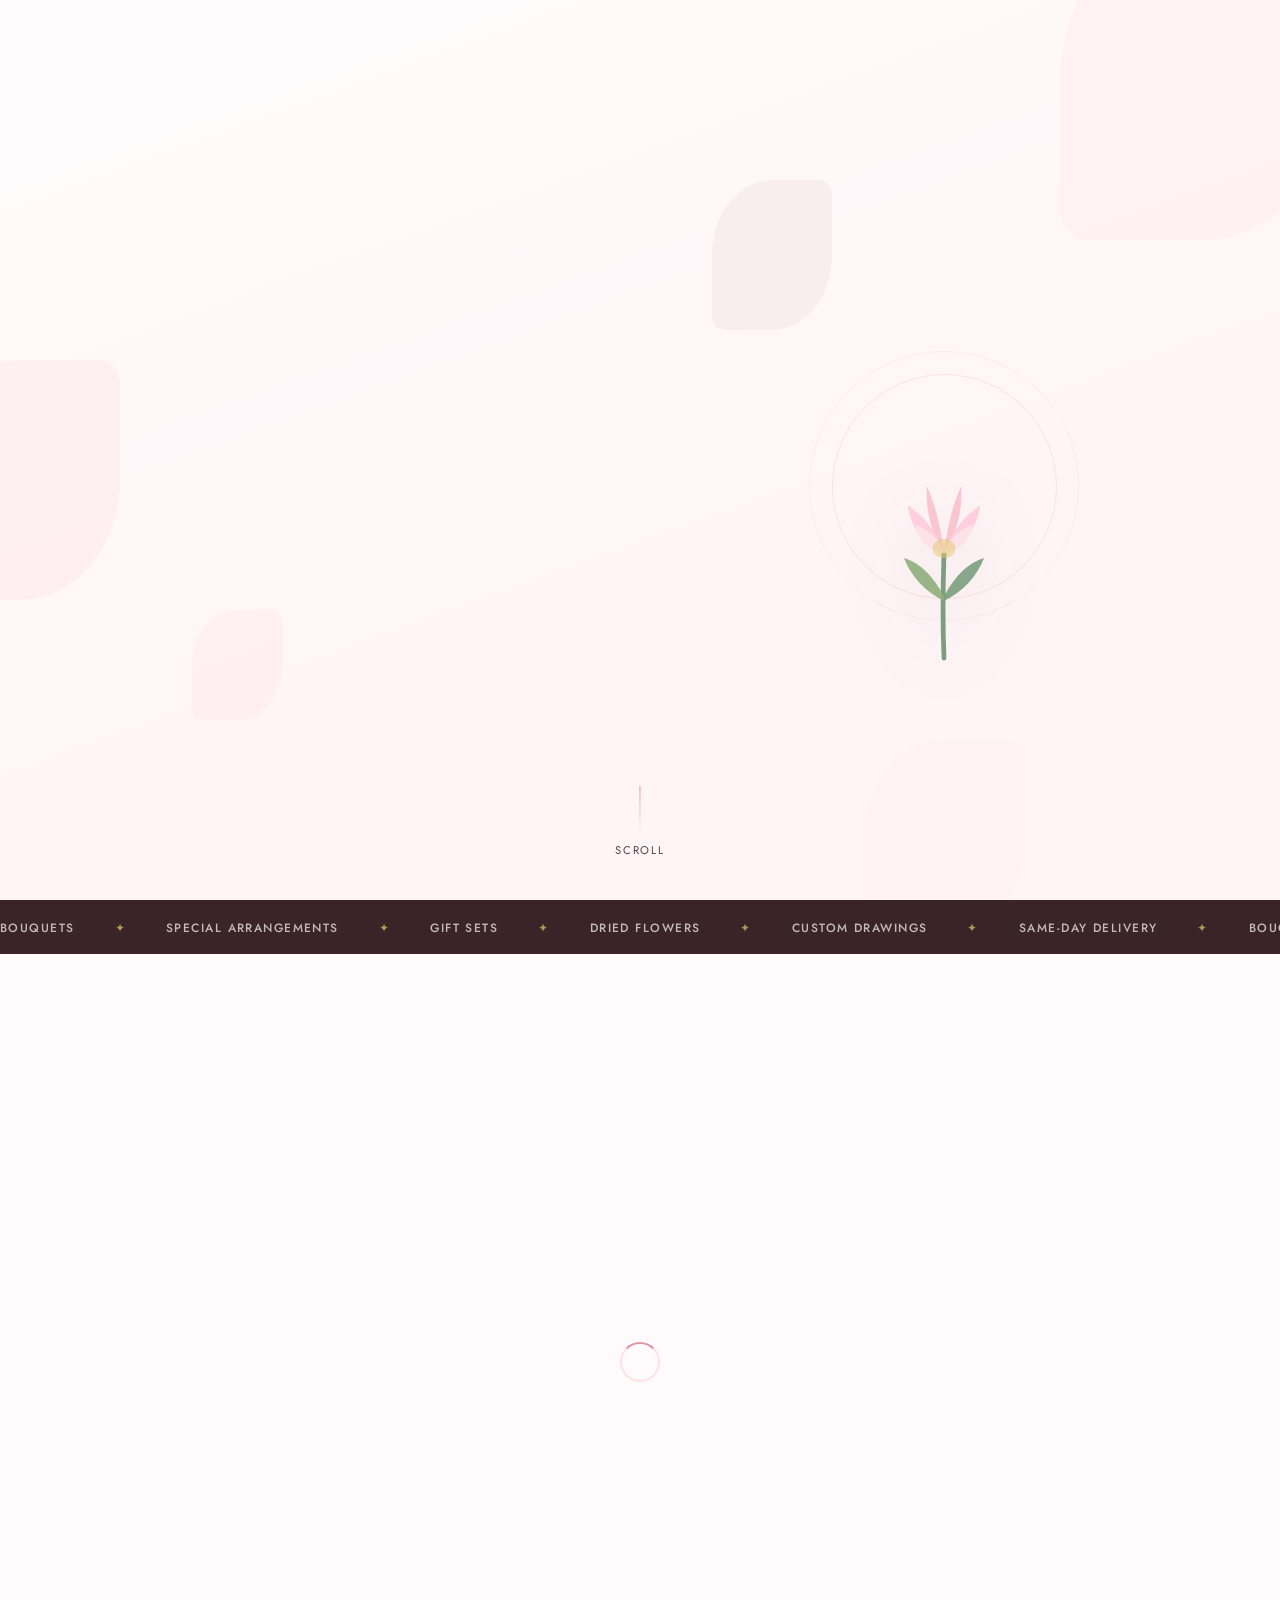
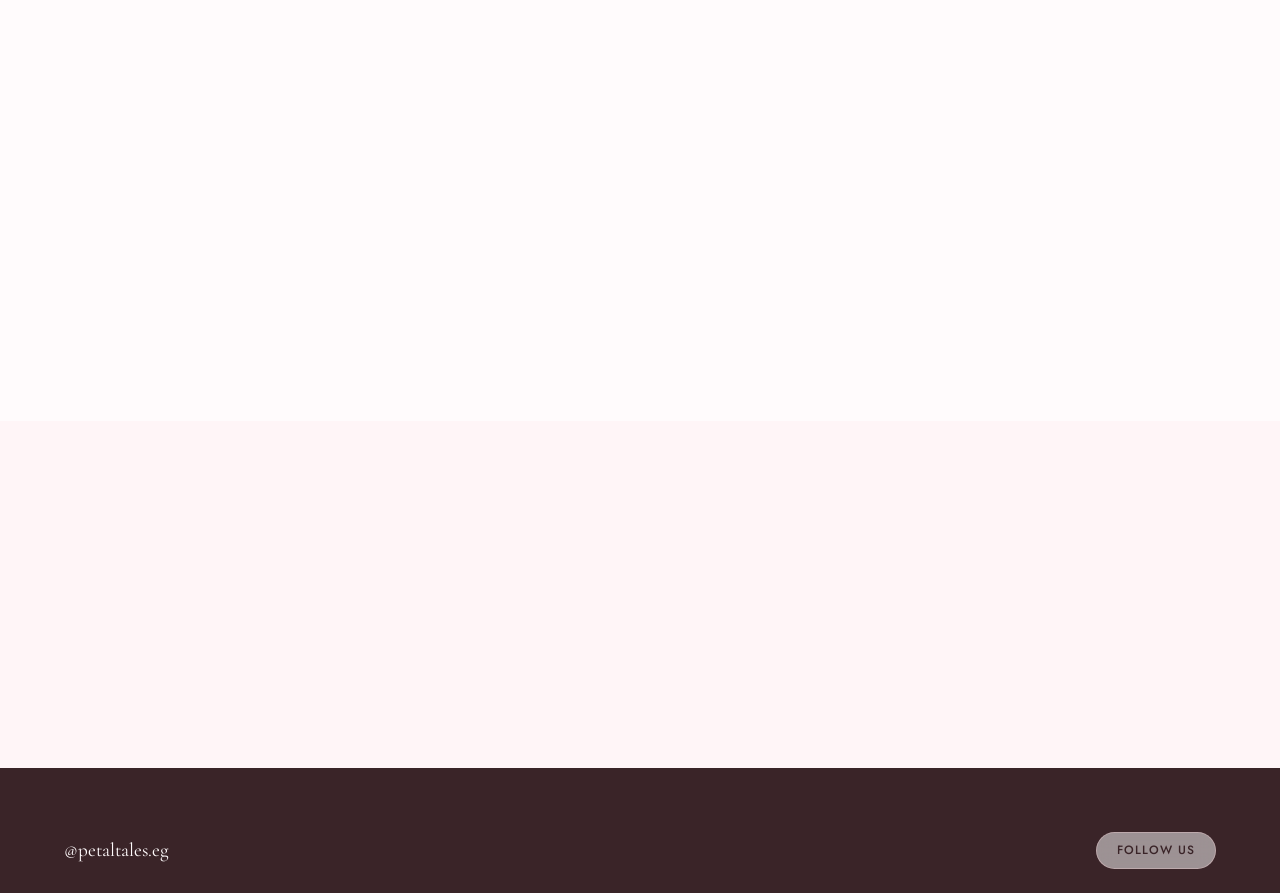
==== landing/index.html @ 1a1a85f7 "Add files via upload" ====
<!DOCTYPE html>
<html lang="en" dir="ltr">
<head>
  <meta charset="UTF-8" />
  <meta name="viewport" content="width=device-width, initial-scale=1.0" />
  <meta name="description" content="Petal Tales — Premium flower store. Drawn with love, just for you." />
  <title>Petal Tales — Drawn With Love</title>
  <link rel="stylesheet" href="../shared/css/design-tokens.css" />
  <link rel="stylesheet" href="../shared/css/global.css" />
  <link rel="stylesheet" href="style.css" />
  <link rel="icon" href="data:image/svg+xml,<svg xmlns='http://www.w3.org/2000/svg' viewBox='0 0 32 32'><text y='26' font-size='28'>🌷</text></svg>" />
</head>
<body>

  <div id="navbar-placeholder"></div>

  <!-- Page Transition Overlay -->
  <div class="page-overlay" id="pageOverlay" aria-hidden="true">
    <div class="page-overlay__tulip">
      <svg viewBox="0 0 120 200" fill="none" xmlns="http://www.w3.org/2000/svg">
        <line x1="60" y1="200" x2="60" y2="100" stroke="#7A9E7E" stroke-width="3" stroke-linecap="round"/>
        <path class="leaf leaf--left"  d="M60 160 Q40 150 35 130 Q50 135 60 155Z" fill="#7A9E7E"/>
        <path class="leaf leaf--right" d="M60 160 Q80 150 85 130 Q70 135 60 155Z" fill="#7A9E7E"/>
        <path class="petal p1" d="M60 100 Q52 80 55 60 Q62 75 60 100Z" fill="#F9C5D1"/>
        <path class="petal p2" d="M60 100 Q68 80 65 60 Q58 75 60 100Z" fill="#F9C5D1"/>
        <path class="petal p3" d="M60 100 Q45 88 42 68 Q56 78 60 100Z" fill="#FFCFDF"/>
        <path class="petal p4" d="M60 100 Q75 88 78 68 Q64 78 60 100Z" fill="#FFCFDF"/>
        <path class="petal p5" d="M60 100 Q48 94 46 75 Q57 82 60 100Z" fill="#FDE2E8"/>
        <path class="petal p6" d="M60 100 Q72 94 74 75 Q63 82 60 100Z" fill="#FDE2E8"/>
      </svg>
    </div>
  </div>

  <main>

    <!-- HERO -->
    <section class="hero" id="hero" aria-label="Hero">
      <div class="hero__ambient" aria-hidden="true">
        <div class="ambient-petal ap1"></div>
        <div class="ambient-petal ap2"></div>
        <div class="ambient-petal ap3"></div>
        <div class="ambient-petal ap4"></div>
        <div class="ambient-petal ap5"></div>
      </div>
      <canvas class="hero__petals-canvas" id="petalsCanvas" aria-hidden="true"></canvas>

      <div class="container hero__container">
        <div class="hero__text">
          <span class="hero__eyebrow" data-reveal>
            <span class="hero__eyebrow-dot"></span>
            New Collection — 2025
          </span>
          <h1 class="hero__title" data-reveal data-reveal-delay="1">
            <span class="hero__title-line">Drawn</span>
            <span class="hero__title-line italic">with love,</span>
            <span class="hero__title-line">just for <em>you</em></span>
          </h1>
          <p class="hero__desc" data-reveal data-reveal-delay="2">
            Each bouquet is a story. Each petal, a brushstroke.<br/>
            Discover flower arrangements crafted to move the heart.
          </p>
          <div class="hero__actions" data-reveal data-reveal-delay="3">
            <button class="btn btn--primary hero__cta" id="heroCta">
              <span>Shop Now</span>
              <svg width="16" height="16" viewBox="0 0 24 24" fill="none" stroke="currentColor" stroke-width="2" stroke-linecap="round" aria-hidden="true"><path d="M5 12h14M12 5l7 7-7 7"/></svg>
            </button>
            <a href="#story" class="btn btn--ghost">Our Story</a>
          </div>
          <div class="hero__trust" data-reveal data-reveal-delay="4">
            <div class="hero__trust-item"><span class="hero__trust-icon">🌷</span><span>Same-day delivery</span></div>
            <div class="hero__trust-item"><span class="hero__trust-icon">✍️</span><span>Custom drawings</span></div>
            <div class="hero__trust-item"><span class="hero__trust-icon">💛</span><span>Handcrafted love</span></div>
          </div>
        </div>

        <div class="hero__flower-wrap" aria-label="Interactive tulip flower" role="img">
          <div class="hero__flower-ring"></div>
          <div class="hero__flower-ring hero__flower-ring--2"></div>
          <svg class="hero__tulip" id="heroTulip" viewBox="0 0 220 380" fill="none" xmlns="http://www.w3.org/2000/svg">
            <path class="tulip__stem" d="M110 370 Q108 320 110 260" stroke="#7A9E7E" stroke-width="5" stroke-linecap="round"/>
            <path class="tulip__leaf tulip__leaf--l" d="M110 310 Q80 295 68 265 Q92 272 110 305Z" fill="#8EAF7B" opacity="0.9"/>
            <path class="tulip__leaf tulip__leaf--r" d="M110 310 Q140 295 152 265 Q128 272 110 305Z" fill="#7A9E7E" opacity="0.9"/>
            <path class="tulip__petal tp-ol" d="M110 260 Q90 230 92 190 Q104 215 110 260Z" fill="#F9C5D1"/>
            <path class="tulip__petal tp-or" d="M110 260 Q130 230 128 190 Q116 215 110 260Z" fill="#F9C5D1"/>
            <path class="tulip__petal tp-l"  d="M110 260 Q78 248 72 210 Q96 225 110 258Z" fill="#FFCFDF"/>
            <path class="tulip__petal tp-r"  d="M110 260 Q142 248 148 210 Q124 225 110 258Z" fill="#FFCFDF"/>
            <path class="tulip__petal tp-fl" d="M110 260 Q84 255 80 230 Q100 238 110 258Z" fill="#FDE2E8"/>
            <path class="tulip__petal tp-fr" d="M110 260 Q136 255 140 230 Q120 238 110 258Z" fill="#FDE2E8"/>
            <ellipse class="tulip__centre" cx="110" cy="255" rx="12" ry="10" fill="#E5C76B" opacity="0.5"/>
          </svg>
          <div class="hero__sparkles" aria-hidden="true">
            <span class="sparkle s1">✦</span>
            <span class="sparkle s2">✧</span>
            <span class="sparkle s3">✦</span>
            <span class="sparkle s4">✧</span>
          </div>
        </div>
      </div>

      <div class="hero__scroll-hint" aria-hidden="true">
        <div class="hero__scroll-line"></div>
        <span>Scroll</span>
      </div>
    </section>

    <!-- MARQUEE -->
    <div class="marquee-strip" aria-hidden="true">
      <div class="marquee-track">
        <span>Bouquets</span><span class="marquee-sep">✦</span>
        <span>Special Arrangements</span><span class="marquee-sep">✦</span>
        <span>Gift Sets</span><span class="marquee-sep">✦</span>
        <span>Dried Flowers</span><span class="marquee-sep">✦</span>
        <span>Custom Drawings</span><span class="marquee-sep">✦</span>
        <span>Same-Day Delivery</span><span class="marquee-sep">✦</span>
        <span>Bouquets</span><span class="marquee-sep">✦</span>
        <span>Special Arrangements</span><span class="marquee-sep">✦</span>
        <span>Gift Sets</span><span class="marquee-sep">✦</span>
        <span>Dried Flowers</span><span class="marquee-sep">✦</span>
        <span>Custom Drawings</span><span class="marquee-sep">✦</span>
        <span>Same-Day Delivery</span><span class="marquee-sep">✦</span>
      </div>
    </div>

    <!-- FEATURED PRODUCTS -->
    <section class="featured section-pad" id="featured" aria-labelledby="featured-title">
      <div class="container">
        <div class="section-header" data-reveal>
          <span class="section-header__eyebrow">Curated for you</span>
          <h2 id="featured-title">Blooming Favourites</h2>
          <p>Handpicked arrangements loved by our community — each one a small masterpiece.</p>
        </div>
        <div class="featured__grid" id="featuredGrid">
          <div class="featured__loading"><div class="loading-spinner"></div></div>
        </div>
        <div class="featured__cta-wrap" data-reveal>
          <a href="../shop/index.html" class="btn btn--outline">View All Flowers</a>
        </div>
      </div>
    </section>

    <!-- CATEGORIES -->
    <section class="categories section-pad" aria-labelledby="categories-title">
      <div class="container">
        <div class="section-header" data-reveal>
          <span class="section-header__eyebrow">Browse by mood</span>
          <h2 id="categories-title">Find Your Story</h2>
        </div>
        <div class="categories__grid" id="categoriesGrid"></div>
      </div>
    </section>

    <!-- STORY -->
    <section class="story section-pad" id="story" aria-labelledby="story-title">
      <div class="container">
        <div class="story__inner">
          <div class="story__visual" data-reveal>
            <div class="story__img-frame">
              <img src="https://images.unsplash.com/photo-1490750967868-88df5691cc04?w=700&q=80" alt="Flowers being arranged" loading="lazy" width="560" height="640"/>
              <div class="story__img-badge"><span>🌷</span><span>Est. 2022</span></div>
            </div>
          </div>
          <div class="story__content">
            <span class="section-header__eyebrow" data-reveal>Our Story</span>
            <h2 data-reveal data-reveal-delay="1">Every Petal<br/>Tells a Tale</h2>
            <p data-reveal data-reveal-delay="2">Petal Tales was born from the belief that flowers are more than decoration — they are emotion made visible. Founded in Cairo, each arrangement is hand-crafted and paired with original artwork.</p>
            <p data-reveal data-reveal-delay="3">Our signature touch? A custom-drawn illustration delivered alongside every special bouquet. A memory you can keep forever.</p>
            <div class="story__stats" data-reveal data-reveal-delay="3">
              <div class="story__stat"><span class="story__stat-num">2,400+</span><span class="story__stat-label">Happy Customers</span></div>
              <div class="story__stat"><span class="story__stat-num">150+</span><span class="story__stat-label">Unique Designs</span></div>
              <div class="story__stat"><span class="story__stat-num">100%</span><span class="story__stat-label">Handcrafted</span></div>
            </div>
            <a href="../contact/index.html" class="btn btn--primary" data-reveal data-reveal-delay="4">Get in Touch</a>
          </div>
        </div>
      </div>
    </section>

    <!-- SPECIAL CTA -->
    <section class="special-cta section-pad" aria-label="Special Bouquets">
      <div class="container">
        <div class="special-cta__card" data-reveal>
          <div class="special-cta__glow"></div>
          <div class="special-cta__content">
            <span class="section-header__eyebrow">Something truly unique</span>
            <h2>Custom Drawn Bouquets</h2>
            <p>Tell us your story — we'll turn it into a floral masterpiece with a hand-illustrated artwork card, crafted just for you.</p>
            <a href="../shop/index.html?cat=special" class="btn btn--gold">Explore Special Bouquets</a>
          </div>
          <div class="special-cta__visual" aria-hidden="true">
            <div class="special-cta__petal-pile">
              <span>🌷</span><span>🌸</span><span>🌺</span><span>✍️</span><span>💛</span>
            </div>
          </div>
        </div>
      </div>
    </section>

    <!-- TESTIMONIALS -->
    <section class="testimonials section-pad" aria-labelledby="testimonials-title">
      <div class="container">
        <div class="section-header" data-reveal>
          <span class="section-header__eyebrow">Loved by all</span>
          <h2 id="testimonials-title">Words from the Heart</h2>
        </div>
        <div class="testimonials__track" id="testimonialsTrack"></div>
      </div>
    </section>

    <!-- INSTAGRAM STRIP -->
    <section class="instagram-strip" aria-label="Instagram gallery">
      <div class="instagram-strip__header">
        <span>@petaltales.eg</span>
        <a href="#" class="btn btn--ghost" style="font-size:0.75rem;padding:8px 20px">Follow Us</a>
      </div>
      <div class="instagram-strip__grid" id="igGrid"></div>
    </section>

  </main>

  <div id="footer-placeholder"></div>

  <script src="../shared/js/main.js"></script>
  <script src="../shared/js/components.js"></script>
  <script src="script.js"></script>
</body>
</html>
---- shared/css/design-tokens.css ----
/* ============================================================
   PETAL TALES — Design Tokens
   "Drawn with love... just for you"
   ============================================================ */

@import url('https://fonts.googleapis.com/css2?family=Cormorant+Garamond:ital,wght@0,300;0,400;0,500;0,600;1,300;1,400;1,500&family=Jost:wght@300;400;500&family=Noto+Serif+Arabic:wght@300;400;500;600&display=swap');

/* ── Color Palette ─────────────────────────────────────── */
:root {
  --cream:        #FFFBFC;
  --petal-light:  #FFF5F7;
  --petal-blush:  #FFCFDF;
  --petal-muted:  #DDBFC4;
  --petal-pink:   #F9C5D1;
  --petal-soft:   #FDE2E8;
  --bark:         #524144;
  --gold:         #E5C76B;
  --ivory:        #FFFFFD;
  --white:        #FFFFFF;
  --petal-rose:   #DB96A1;
  --deep-bark:    #3A2428;
  --ink:          #030000;

  /* Semantic aliases */
  --bg:           var(--cream);
  --surface:      var(--petal-light);
  --border:       var(--petal-muted);
  --text-primary: var(--deep-bark);
  --text-muted:   var(--bark);
  --accent:       var(--petal-rose);
  --accent-dark:  var(--deep-bark);
  --highlight:    var(--gold);

  /* ── Typography ─────────────────────────────────────── */
  --font-display: 'Cormorant Garamond', 'Georgia', serif;
  --font-body:    'Jost', 'Helvetica Neue', sans-serif;
  --font-arabic:  'Noto Serif Arabic', serif;

  /* ── Spacing ────────────────────────────────────────── */
  --sp-xs:  4px;
  --sp-sm:  8px;
  --sp-md:  16px;
  --sp-lg:  24px;
  --sp-xl:  40px;
  --sp-2xl: 64px;
  --sp-3xl: 96px;

  /* ── Radii ──────────────────────────────────────────── */
  --r-sm:   8px;
  --r-md:   16px;
  --r-lg:   28px;
  --r-xl:   48px;
  --r-pill: 999px;

  /* ── Shadows ────────────────────────────────────────── */
  --shadow-soft:  0 4px 24px rgba(82,65,68,0.08);
  --shadow-float: 0 8px 40px rgba(82,65,68,0.14);
  --shadow-deep:  0 20px 60px rgba(58,36,40,0.18);

  /* ── Transitions ────────────────────────────────────── */
  --ease-petal:   cubic-bezier(0.34, 1.56, 0.64, 1);
  --ease-silk:    cubic-bezier(0.25, 0.46, 0.45, 0.94);
  --t-fast:       200ms;
  --t-mid:        400ms;
  --t-slow:       700ms;

  /* ── Z-Layers ───────────────────────────────────────── */
  --z-base:    1;
  --z-raised:  10;
  --z-modal:   100;
  --z-overlay: 1000;
  --z-top:     9999;

  /* ── Navbar Height ──────────────────────────────────── */
  --nav-h: 72px;
}

/* ── RTL (Arabic) overrides ─────────────────────────────── */
[dir="rtl"] {
  --font-body: var(--font-arabic);
}
---- shared/css/global.css ----
/* ============================================================
   PETAL TALES — Global Styles
   ============================================================ */

/* ── Reset ─────────────────────────────────────────────── */
*, *::before, *::after { box-sizing: border-box; margin: 0; padding: 0; }

html {
  scroll-behavior: smooth;
  font-size: 16px;
  -webkit-text-size-adjust: 100%;
}

body {
  font-family: var(--font-body);
  background: var(--bg);
  color: var(--text-primary);
  line-height: 1.6;
  overflow-x: hidden;
  -webkit-font-smoothing: antialiased;
}

/* ── RTL support ────────────────────────────────────────── */
[dir="rtl"] body {
  font-family: var(--font-arabic);
}
[dir="rtl"] { text-align: right; }

/* ── Typography ─────────────────────────────────────────── */
h1, h2, h3, h4, h5, h6 {
  font-family: var(--font-display);
  font-weight: 400;
  line-height: 1.15;
  color: var(--text-primary);
}
[dir="rtl"] h1,[dir="rtl"] h2,[dir="rtl"] h3,
[dir="rtl"] h4,[dir="rtl"] h5,[dir="rtl"] h6 {
  font-family: var(--font-arabic);
  font-weight: 500;
}

h1 { font-size: clamp(2.4rem, 6vw, 5rem); }
h2 { font-size: clamp(1.8rem, 4vw, 3.2rem); }
h3 { font-size: clamp(1.3rem, 2.5vw, 2rem); }

p { max-width: 65ch; }

a { color: inherit; text-decoration: none; }
img { display: block; max-width: 100%; height: auto; }
button, input, textarea, select { font-family: inherit; font-size: inherit; }
button { cursor: pointer; border: none; background: none; }
ul { list-style: none; }

/* ── Utility Classes ────────────────────────────────────── */
.visually-hidden {
  position: absolute; width: 1px; height: 1px;
  padding: 0; margin: -1px; overflow: hidden;
  clip: rect(0,0,0,0); white-space: nowrap; border: 0;
}
.container {
  width: 100%;
  max-width: 1200px;
  margin-inline: auto;
  padding-inline: var(--sp-lg);
}
.container--wide { max-width: 1440px; }
.container--narrow { max-width: 760px; }

/* ── Buttons ────────────────────────────────────────────── */
.btn {
  display: inline-flex;
  align-items: center;
  gap: var(--sp-sm);
  padding: 14px 32px;
  border-radius: var(--r-pill);
  font-family: var(--font-body);
  font-size: 0.875rem;
  font-weight: 500;
  letter-spacing: 0.08em;
  text-transform: uppercase;
  transition:
    background var(--t-fast) var(--ease-silk),
    color var(--t-fast) var(--ease-silk),
    transform var(--t-fast) var(--ease-petal),
    box-shadow var(--t-fast) var(--ease-silk);
  position: relative;
  overflow: hidden;
}
.btn::after {
  content: '';
  position: absolute;
  inset: 0;
  background: rgba(255,255,255,0.12);
  opacity: 0;
  transition: opacity var(--t-fast);
}
.btn:hover::after { opacity: 1; }
.btn:hover { transform: translateY(-2px); }
.btn:active { transform: translateY(0); }

.btn--primary {
  background: var(--deep-bark);
  color: var(--petal-light);
  box-shadow: var(--shadow-soft);
}
.btn--primary:hover { box-shadow: var(--shadow-float); }

.btn--outline {
  background: transparent;
  color: var(--deep-bark);
  border: 1.5px solid var(--deep-bark);
}
.btn--outline:hover {
  background: var(--deep-bark);
  color: var(--petal-light);
}

.btn--ghost {
  background: rgba(255,255,255,0.5);
  backdrop-filter: blur(8px);
  color: var(--deep-bark);
  border: 1px solid rgba(221,191,196,0.5);
}
.btn--ghost:hover {
  background: rgba(255,255,255,0.8);
}

.btn--gold {
  background: var(--gold);
  color: var(--deep-bark);
}

/* ── Navbar ─────────────────────────────────────────────── */
.navbar {
  position: fixed;
  top: 0; left: 0; right: 0;
  height: var(--nav-h);
  z-index: var(--z-overlay);
  display: flex;
  align-items: center;
  transition: background var(--t-mid) var(--ease-silk),
              backdrop-filter var(--t-mid),
              box-shadow var(--t-mid);
}
.navbar.scrolled {
  background: rgba(255,251,252,0.88);
  backdrop-filter: blur(16px);
  box-shadow: 0 1px 0 var(--border);
}
.navbar__inner {
  display: flex;
  align-items: center;
  justify-content: space-between;
  width: 100%;
}
.navbar__logo {
  font-family: var(--font-display);
  font-size: 1.6rem;
  font-weight: 500;
  color: var(--deep-bark);
  letter-spacing: 0.02em;
  display: flex;
  align-items: center;
  gap: var(--sp-sm);
}
.navbar__logo svg { width: 28px; height: 28px; }

.navbar__nav {
  display: flex;
  align-items: center;
  gap: var(--sp-xl);
}
.navbar__nav a {
  font-size: 0.8rem;
  font-weight: 500;
  letter-spacing: 0.1em;
  text-transform: uppercase;
  color: var(--text-muted);
  position: relative;
  transition: color var(--t-fast);
}
.navbar__nav a::after {
  content: '';
  position: absolute;
  bottom: -4px; left: 0;
  width: 0; height: 1px;
  background: var(--accent);
  transition: width var(--t-mid) var(--ease-silk);
}
.navbar__nav a:hover { color: var(--text-primary); }
.navbar__nav a:hover::after { width: 100%; }

.navbar__actions {
  display: flex;
  align-items: center;
  gap: var(--sp-md);
}
.navbar__icon-btn {
  width: 40px; height: 40px;
  display: flex; align-items: center; justify-content: center;
  border-radius: var(--r-pill);
  color: var(--text-muted);
  transition: background var(--t-fast), color var(--t-fast);
  position: relative;
}
.navbar__icon-btn:hover { background: var(--petal-soft); color: var(--deep-bark); }
.navbar__cart-count {
  position: absolute;
  top: 4px; right: 4px;
  width: 16px; height: 16px;
  background: var(--deep-bark);
  color: var(--ivory);
  border-radius: var(--r-pill);
  font-size: 0.625rem;
  font-weight: 700;
  display: flex; align-items: center; justify-content: center;
  opacity: 0; transform: scale(0);
  transition: opacity var(--t-fast), transform var(--t-fast) var(--ease-petal);
}
.navbar__cart-count.visible { opacity: 1; transform: scale(1); }

/* Language switcher */
.lang-switcher {
  display: flex;
  align-items: center;
  gap: 2px;
  background: var(--petal-soft);
  border-radius: var(--r-pill);
  padding: 3px;
}
.lang-switcher button {
  padding: 4px 12px;
  border-radius: var(--r-pill);
  font-size: 0.75rem;
  font-weight: 500;
  color: var(--text-muted);
  transition: background var(--t-fast), color var(--t-fast);
}
.lang-switcher button.active {
  background: var(--white);
  color: var(--deep-bark);
  box-shadow: 0 1px 4px rgba(82,65,68,0.12);
}

/* Hamburger */
.navbar__burger {
  display: none;
  flex-direction: column;
  gap: 5px;
  width: 28px;
  padding: 4px 0;
}
.navbar__burger span {
  display: block;
  height: 1.5px;
  background: var(--deep-bark);
  border-radius: 2px;
  transition: transform var(--t-mid) var(--ease-petal), opacity var(--t-fast);
}
.navbar__burger.open span:nth-child(1) { transform: translateY(6.5px) rotate(45deg); }
.navbar__burger.open span:nth-child(2) { opacity: 0; }
.navbar__burger.open span:nth-child(3) { transform: translateY(-6.5px) rotate(-45deg); }

/* Mobile menu */
.mobile-menu {
  position: fixed;
  inset: 0;
  background: var(--cream);
  z-index: calc(var(--z-overlay) - 1);
  display: flex;
  flex-direction: column;
  align-items: center;
  justify-content: center;
  gap: var(--sp-xl);
  opacity: 0;
  pointer-events: none;
  transform: translateY(-20px);
  transition: opacity var(--t-mid) var(--ease-silk),
              transform var(--t-mid) var(--ease-silk);
}
.mobile-menu.open { opacity: 1; pointer-events: all; transform: translateY(0); }
.mobile-menu a {
  font-family: var(--font-display);
  font-size: 2.4rem;
  color: var(--deep-bark);
  transition: color var(--t-fast);
}
.mobile-menu a:hover { color: var(--petal-rose); }

/* ── Footer ─────────────────────────────────────────────── */
.footer {
  background: var(--deep-bark);
  color: rgba(255,251,252,0.7);
  padding: var(--sp-3xl) 0 var(--sp-xl);
}
.footer__grid {
  display: grid;
  grid-template-columns: 2fr 1fr 1fr 1fr;
  gap: var(--sp-2xl);
  margin-bottom: var(--sp-2xl);
}
.footer__brand-name {
  font-family: var(--font-display);
  font-size: 1.8rem;
  color: var(--cream);
  margin-bottom: var(--sp-md);
}
.footer__tagline {
  font-style: italic;
  font-size: 0.9rem;
  color: var(--petal-rose);
  margin-bottom: var(--sp-md);
}
.footer__desc { font-size: 0.85rem; line-height: 1.8; }

.footer__col-title {
  font-family: var(--font-display);
  font-size: 1rem;
  font-weight: 500;
  color: var(--cream);
  margin-bottom: var(--sp-lg);
  letter-spacing: 0.05em;
}
.footer__links { display: flex; flex-direction: column; gap: var(--sp-sm); }
.footer__links a {
  font-size: 0.85rem;
  transition: color var(--t-fast);
}
.footer__links a:hover { color: var(--petal-blush); }

.footer__socials {
  display: flex;
  gap: var(--sp-md);
  margin-top: var(--sp-lg);
}
.footer__socials a {
  width: 40px; height: 40px;
  display: flex; align-items: center; justify-content: center;
  border: 1px solid rgba(255,251,252,0.15);
  border-radius: var(--r-pill);
  color: rgba(255,251,252,0.6);
  transition: border-color var(--t-fast), color var(--t-fast), background var(--t-fast);
}
.footer__socials a:hover {
  border-color: var(--petal-blush);
  color: var(--petal-blush);
  background: rgba(249,197,209,0.1);
}

.footer__bottom {
  padding-top: var(--sp-lg);
  border-top: 1px solid rgba(255,251,252,0.08);
  display: flex;
  justify-content: space-between;
  align-items: center;
  font-size: 0.8rem;
  flex-wrap: wrap;
  gap: var(--sp-md);
}
.footer__legal { display: flex; gap: var(--sp-lg); }
.footer__legal a { transition: color var(--t-fast); }
.footer__legal a:hover { color: var(--petal-blush); }

/* ── Petal Divider ──────────────────────────────────────── */
.petal-divider {
  display: flex;
  align-items: center;
  gap: var(--sp-md);
  margin: var(--sp-lg) 0;
}
.petal-divider::before,
.petal-divider::after {
  content: '';
  flex: 1;
  height: 1px;
  background: linear-gradient(to right, transparent, var(--petal-muted), transparent);
}
.petal-divider__icon {
  color: var(--petal-rose);
  font-size: 1rem;
}

/* ── Cards ──────────────────────────────────────────────── */
.product-card {
  background: var(--ivory);
  border-radius: var(--r-lg);
  overflow: hidden;
  position: relative;
  transition: transform var(--t-mid) var(--ease-petal),
              box-shadow var(--t-mid) var(--ease-silk);
  cursor: pointer;
}
.product-card:hover {
  transform: translateY(-6px);
  box-shadow: var(--shadow-float);
}
.product-card__image-wrap {
  aspect-ratio: 4/5;
  overflow: hidden;
  background: var(--petal-soft);
  position: relative;
}
.product-card__image-wrap img {
  width: 100%; height: 100%;
  object-fit: cover;
  transition: transform var(--t-slow) var(--ease-silk);
}
.product-card:hover .product-card__image-wrap img {
  transform: scale(1.05);
}
.product-card__badge {
  position: absolute;
  top: var(--sp-md); left: var(--sp-md);
  padding: 4px 12px;
  border-radius: var(--r-pill);
  font-size: 0.7rem;
  font-weight: 500;
  letter-spacing: 0.08em;
  text-transform: uppercase;
}
.product-card__badge--new {
  background: var(--deep-bark);
  color: var(--cream);
}
.product-card__badge--special {
  background: var(--gold);
  color: var(--deep-bark);
}

.product-card__body {
  padding: var(--sp-md) var(--sp-lg) var(--sp-lg);
}
.product-card__name {
  font-family: var(--font-display);
  font-size: 1.15rem;
  font-weight: 400;
  color: var(--deep-bark);
  margin-bottom: var(--sp-xs);
}
.product-card__desc {
  font-size: 0.8rem;
  color: var(--text-muted);
  margin-bottom: var(--sp-md);
  max-width: none;
}
.product-card__footer {
  display: flex;
  align-items: center;
  justify-content: space-between;
}
.product-card__price {
  font-family: var(--font-display);
  font-size: 1.2rem;
  color: var(--deep-bark);
  font-weight: 500;
}
.product-card__add {
  width: 36px; height: 36px;
  display: flex; align-items: center; justify-content: center;
  background: var(--petal-soft);
  border-radius: var(--r-pill);
  color: var(--deep-bark);
  transition: background var(--t-fast) var(--ease-petal),
              transform var(--t-fast) var(--ease-petal);
}
.product-card__add:hover {
  background: var(--deep-bark);
  color: var(--cream);
  transform: scale(1.1);
}

/* ── Section Headers ────────────────────────────────────── */
.section-header {
  text-align: center;
  margin-bottom: var(--sp-2xl);
}
.section-header__eyebrow {
  display: inline-block;
  font-size: 0.75rem;
  font-weight: 500;
  letter-spacing: 0.2em;
  text-transform: uppercase;
  color: var(--petal-rose);
  margin-bottom: var(--sp-sm);
}
.section-header h2 { margin-bottom: var(--sp-md); }
.section-header p {
  font-size: 1rem;
  color: var(--text-muted);
  margin-inline: auto;
}

/* ── Toast Notification ─────────────────────────────────── */
.toast-container {
  position: fixed;
  bottom: var(--sp-xl);
  right: var(--sp-xl);
  z-index: var(--z-top);
  display: flex;
  flex-direction: column;
  gap: var(--sp-sm);
}
[dir="rtl"] .toast-container { right: auto; left: var(--sp-xl); }
.toast {
  background: var(--deep-bark);
  color: var(--cream);
  padding: var(--sp-md) var(--sp-lg);
  border-radius: var(--r-md);
  font-size: 0.875rem;
  box-shadow: var(--shadow-deep);
  display: flex;
  align-items: center;
  gap: var(--sp-sm);
  transform: translateX(120%);
  transition: transform var(--t-mid) var(--ease-petal);
  max-width: 320px;
}
[dir="rtl"] .toast { transform: translateX(-120%); }
.toast.show { transform: translateX(0); }

/* ── Breadcrumb ─────────────────────────────────────────── */
.breadcrumb {
  display: flex;
  align-items: center;
  gap: var(--sp-sm);
  font-size: 0.8rem;
  color: var(--text-muted);
  margin-bottom: var(--sp-xl);
}
.breadcrumb a { transition: color var(--t-fast); }
.breadcrumb a:hover { color: var(--deep-bark); }
.breadcrumb__sep { color: var(--border); }

/* ── Loading Spinner ────────────────────────────────────── */
.loading-spinner {
  width: 40px; height: 40px;
  border: 2px solid var(--petal-soft);
  border-top-color: var(--petal-rose);
  border-radius: 50%;
  animation: spin 0.8s linear infinite;
}
@keyframes spin { to { transform: rotate(360deg); } }

/* ── Page Enter Animation ───────────────────────────────── */
.page-enter {
  animation: pageEnter 0.6s var(--ease-silk) both;
}
@keyframes pageEnter {
  from { opacity: 0; transform: translateY(12px); }
  to   { opacity: 1; transform: translateY(0); }
}

/* ── Scroll Reveal ──────────────────────────────────────── */
[data-reveal] {
  opacity: 0;
  transform: translateY(24px);
  transition: opacity 0.7s var(--ease-silk), transform 0.7s var(--ease-silk);
}
[data-reveal].revealed {
  opacity: 1;
  transform: translateY(0);
}
[data-reveal-delay="1"] { transition-delay: 0.1s; }
[data-reveal-delay="2"] { transition-delay: 0.2s; }
[data-reveal-delay="3"] { transition-delay: 0.3s; }
[data-reveal-delay="4"] { transition-delay: 0.4s; }

/* ── Input / Form ───────────────────────────────────────── */
.form-group { display: flex; flex-direction: column; gap: 6px; }
.form-label {
  font-size: 0.8rem;
  font-weight: 500;
  letter-spacing: 0.06em;
  text-transform: uppercase;
  color: var(--text-muted);
}
.form-input, .form-select, .form-textarea {
  padding: 13px 16px;
  border: 1.5px solid var(--border);
  border-radius: var(--r-md);
  background: var(--ivory);
  color: var(--text-primary);
  transition: border-color var(--t-fast), box-shadow var(--t-fast);
  outline: none;
}
.form-input:focus, .form-select:focus, .form-textarea:focus {
  border-color: var(--petal-rose);
  box-shadow: 0 0 0 3px rgba(219,150,161,0.15);
}
.form-textarea { resize: vertical; min-height: 100px; }

/* ── Responsive Breakpoints ─────────────────────────────── */
@media (max-width: 1024px) {
  .footer__grid { grid-template-columns: 1fr 1fr; gap: var(--sp-xl); }
}
@media (max-width: 768px) {
  .navbar__nav { display: none; }
  .navbar__burger { display: flex; }
  .footer__grid { grid-template-columns: 1fr; }
  .footer__bottom { flex-direction: column; text-align: center; }
  .toast-container { bottom: var(--sp-md); right: var(--sp-md); left: var(--sp-md); }
  [dir="rtl"] .toast-container { right: var(--sp-md); left: var(--sp-md); }
}
---- landing/style.css ----
/* ============================================================
   PETAL TALES — Landing Page Styles
   ============================================================ */

.section-pad { padding: var(--sp-3xl) 0; }

/* ── Page Transition Overlay ─────────────────────────────── */
.page-overlay {
  position: fixed; inset: 0;
  background: var(--cream);
  z-index: var(--z-top);
  display: flex; align-items: center; justify-content: center;
  pointer-events: none; opacity: 0;
  transition: opacity 0.5s var(--ease-silk);
}
.page-overlay.active { opacity: 1; pointer-events: all; }
.page-overlay__tulip { width: 120px; animation: overlayTulip 1.2s var(--ease-petal) forwards; }
@keyframes overlayTulip {
  0%   { transform: scale(0.5) translateY(40px); opacity: 0; }
  60%  { transform: scale(1.1) translateY(-8px); opacity: 1; }
  100% { transform: scale(1)   translateY(0);    opacity: 1; }
}
.page-overlay .petal { transform-origin: bottom center; animation: petalBloom 0.6s var(--ease-petal) 0.4s both; }
@keyframes petalBloom { from { transform: scaleY(0); } to { transform: scaleY(1); } }
.page-overlay .p1 { animation-delay:.35s } .page-overlay .p2 { animation-delay:.40s }
.page-overlay .p3 { animation-delay:.45s } .page-overlay .p4 { animation-delay:.50s }
.page-overlay .p5 { animation-delay:.55s } .page-overlay .p6 { animation-delay:.60s }

/* ── HERO ──────────────────────────────────────────────────── */
.hero {
  min-height: 100svh;
  display: flex; align-items: center;
  position: relative; overflow: hidden;
  background: linear-gradient(160deg, var(--cream) 0%, var(--petal-light) 60%, #fff5f7 100%);
  padding-top: var(--nav-h);
}

.hero__ambient { position: absolute; inset: 0; pointer-events: none; overflow: hidden; }
.ambient-petal {
  position: absolute;
  border-radius: 50% 10% 50% 10%;
  opacity: 0.18;
  animation: ambientFloat linear infinite;
}
.ap1 { width:280px;height:320px;background:var(--petal-blush);top:-80px;right:-60px;animation-duration:18s }
.ap2 { width:200px;height:240px;background:var(--petal-pink);top:40%;left:-80px;animation-duration:22s;animation-delay:-6s }
.ap3 { width:160px;height:200px;background:var(--petal-soft);bottom:-40px;right:20%;animation-duration:16s;animation-delay:-3s }
.ap4 { width:120px;height:150px;background:var(--petal-muted);top:20%;right:35%;animation-duration:25s;animation-delay:-9s }
.ap5 { width:90px;height:110px;background:var(--petal-blush);bottom:20%;left:15%;animation-duration:20s;animation-delay:-12s }
@keyframes ambientFloat {
  0%   { transform: translateY(0)     rotate(0deg)  scale(1); }
  33%  { transform: translateY(-30px) rotate(8deg)  scale(1.04); }
  66%  { transform: translateY(20px)  rotate(-5deg) scale(0.97); }
  100% { transform: translateY(0)     rotate(0deg)  scale(1); }
}

.hero__petals-canvas { position:absolute;inset:0;width:100%;height:100%;pointer-events:none; }

.hero__container {
  display: grid;
  grid-template-columns: 1fr 1fr;
  gap: var(--sp-2xl);
  align-items: center;
  padding-top: var(--sp-2xl);
  padding-bottom: var(--sp-2xl);
  position: relative; z-index: var(--z-base);
}

.hero__eyebrow {
  display: inline-flex; align-items: center; gap: var(--sp-sm);
  font-size: 0.75rem; font-weight: 500;
  letter-spacing: 0.18em; text-transform: uppercase;
  color: var(--petal-rose); margin-bottom: var(--sp-lg);
}
.hero__eyebrow-dot {
  width:6px;height:6px;background:var(--petal-rose);border-radius:50%;
  animation: pulse 2s ease-in-out infinite;
}
@keyframes pulse { 0%,100%{transform:scale(1);opacity:1} 50%{transform:scale(1.6);opacity:0.5} }

.hero__title {
  font-family: var(--font-display);
  font-size: clamp(3rem, 6.5vw, 6rem);
  font-weight: 300; line-height: 1.05;
  color: var(--deep-bark); margin-bottom: var(--sp-xl);
}
.hero__title-line { display: block; }
.hero__title .italic { font-style: italic; color: var(--petal-rose); }
.hero__title em { font-style: normal; position: relative; display: inline-block; }
.hero__title em::after {
  content: ''; position: absolute; bottom: 2px; left: 0; right: 0;
  height: 3px;
  background: linear-gradient(90deg, var(--petal-rose), var(--gold));
  border-radius: var(--r-pill);
  transform: scaleX(0); transform-origin: left;
  animation: underlineReveal 0.8s var(--ease-petal) 1.4s forwards;
}
@keyframes underlineReveal { to { transform: scaleX(1); } }

.hero__desc {
  font-size: 1.05rem; color: var(--text-muted);
  line-height: 1.8; margin-bottom: var(--sp-xl); max-width: 44ch;
}
.hero__actions { display:flex;align-items:center;gap:var(--sp-md);flex-wrap:wrap;margin-bottom:var(--sp-xl); }
.hero__cta { font-size: 0.9rem; padding: 16px 36px; }

.hero__trust { display:flex;gap:var(--sp-xl);flex-wrap:wrap; }
.hero__trust-item { display:flex;align-items:center;gap:var(--sp-sm);font-size:0.8rem;color:var(--text-muted);font-weight:500; }
.hero__trust-icon { font-size: 1rem; }

/* Flower */
.hero__flower-wrap {
  position: relative; display:flex;align-items:center;justify-content:center;
  aspect-ratio:1; max-width:520px; margin-inline:auto; cursor:pointer;
}
.hero__flower-ring {
  position: absolute; width: 75%; aspect-ratio: 1;
  border: 1.5px solid rgba(219,150,161,0.2); border-radius: 50%;
  animation: ringPulse 4s ease-in-out infinite;
}
.hero__flower-ring--2 { width:90%;border-color:rgba(219,150,161,0.1);animation-delay:-2s; }
@keyframes ringPulse { 0%,100%{transform:scale(1);opacity:0.6} 50%{transform:scale(1.05);opacity:1} }

.hero__tulip {
  width:70%;max-width:320px;
  animation: tulipFloat 5s ease-in-out infinite;
  transition: transform 0.3s var(--ease-petal);
  filter: drop-shadow(0 20px 40px rgba(58,36,40,0.12));
  transform-origin: bottom center;
}
@keyframes tulipFloat {
  0%,100%{transform:translateY(0) rotate(0deg)}
  50%{transform:translateY(-14px) rotate(1.5deg)}
}
.hero__flower-wrap:hover .hero__tulip { transform: scale(1.04) translateY(-8px); }

.hero__tulip .tulip__petal {
  transform-origin: 110px 260px;
  transition: transform 0.6s var(--ease-petal), opacity 0.4s;
}
.hero__tulip.blooming .tp-ol { transform: rotate(-20deg) translateX(-8px) translateY(-20px); }
.hero__tulip.blooming .tp-or { transform: rotate(20deg)  translateX(8px)  translateY(-20px); }
.hero__tulip.blooming .tp-l  { transform: rotate(-35deg) translateX(-16px) translateY(-10px); }
.hero__tulip.blooming .tp-r  { transform: rotate(35deg)  translateX(16px)  translateY(-10px); }
.hero__tulip.blooming .tp-fl { transform: rotate(-50deg) translateX(-20px); }
.hero__tulip.blooming .tp-fr { transform: rotate(50deg)  translateX(20px); }
.hero__tulip.blooming .tulip__centre { opacity:1;transform:scale(1.4); }

.hero__sparkles { position:absolute;inset:0;pointer-events:none; }
.sparkle { position:absolute;font-size:1rem;color:var(--gold);animation:sparkleAnim 3s ease-in-out infinite;opacity:0; }
.s1{top:18%;left:15%;animation-delay:0s}
.s2{top:10%;right:20%;animation-delay:.7s;font-size:.7rem}
.s3{bottom:25%;left:10%;animation-delay:1.4s;font-size:.8rem}
.s4{bottom:18%;right:12%;animation-delay:2.1s}
@keyframes sparkleAnim { 0%,100%{opacity:0;transform:scale(.5) rotate(0)} 50%{opacity:1;transform:scale(1.2) rotate(180deg)} }

.hero__scroll-hint {
  position:absolute;bottom:var(--sp-xl);left:50%;transform:translateX(-50%);
  display:flex;flex-direction:column;align-items:center;gap:var(--sp-sm);
  font-size:.7rem;letter-spacing:.15em;text-transform:uppercase;color:var(--text-muted);
  animation: fadeInUp 1s var(--ease-silk) 2s both;
}
.hero__scroll-line {
  width:1px;height:48px;
  background:linear-gradient(to bottom, var(--petal-rose), transparent);
  animation: scrollLine 1.6s ease-in-out infinite;
}
@keyframes scrollLine {
  0%{transform:scaleY(0) translateY(-100%);opacity:0}
  50%{transform:scaleY(1) translateY(0);opacity:1}
  100%{transform:scaleY(0) translateY(100%);opacity:0}
}
@keyframes fadeInUp {
  from{opacity:0;transform:translateX(-50%) translateY(16px)}
  to{opacity:1;transform:translateX(-50%) translateY(0)}
}

/* ── MARQUEE ─────────────────────────────────────────────── */
.marquee-strip { background:var(--deep-bark);color:rgba(255,251,252,.7);padding:14px 0;overflow:hidden;white-space:nowrap; }
.marquee-track { display:inline-flex;gap:var(--sp-xl);animation:marquee 28s linear infinite;font-size:.75rem;font-weight:500;letter-spacing:.12em;text-transform:uppercase; }
@keyframes marquee { to { transform: translateX(-50%); } }
.marquee-sep { color:var(--gold);opacity:.7; }

/* ── FEATURED ────────────────────────────────────────────── */
.featured__grid { display:grid;grid-template-columns:repeat(3,1fr);gap:var(--sp-lg);margin-bottom:var(--sp-xl); }
.featured__loading { grid-column:1/-1;display:flex;justify-content:center;padding:var(--sp-3xl) 0; }
.featured__cta-wrap { text-align:center; }

/* ── CATEGORIES ──────────────────────────────────────────── */
.categories { background:var(--petal-light); }
.categories__grid { display:grid;grid-template-columns:repeat(4,1fr);gap:var(--sp-md); }
.category-card {
  background:var(--ivory); border-radius:var(--r-xl);
  padding:var(--sp-xl) var(--sp-lg); text-align:center;
  cursor:pointer; border:1.5px solid transparent;
  transition: border-color var(--t-mid), transform var(--t-mid) var(--ease-petal), box-shadow var(--t-mid);
  text-decoration:none; display:block;
}
.category-card:hover { border-color:var(--petal-blush);transform:translateY(-6px);box-shadow:var(--shadow-float); }
.category-card__icon { font-size:2.4rem;display:block;margin-bottom:var(--sp-md);animation:catFloat 3s ease-in-out infinite; }
.category-card:nth-child(2) .category-card__icon{animation-delay:-.8s}
.category-card:nth-child(3) .category-card__icon{animation-delay:-1.6s}
.category-card:nth-child(4) .category-card__icon{animation-delay:-2.4s}
@keyframes catFloat { 0%,100%{transform:translateY(0)} 50%{transform:translateY(-5px)} }
.category-card__name { font-family:var(--font-display);font-size:1.15rem;color:var(--deep-bark);margin-bottom:4px; }
.category-card__count { font-size:.75rem;color:var(--text-muted);letter-spacing:.06em; }

/* ── STORY ───────────────────────────────────────────────── */
.story__inner { display:grid;grid-template-columns:1fr 1fr;gap:var(--sp-3xl);align-items:center; }
.story__img-frame { position:relative;border-radius:var(--r-xl);overflow:hidden;box-shadow:var(--shadow-deep); }
.story__img-frame img { width:100%;aspect-ratio:4/5;object-fit:cover;display:block; }
.story__img-badge {
  position:absolute;bottom:var(--sp-lg);right:var(--sp-lg);
  background:rgba(255,251,252,.92);backdrop-filter:blur(8px);
  border-radius:var(--r-lg);padding:var(--sp-md) var(--sp-lg);
  display:flex;align-items:center;gap:var(--sp-sm);
  font-family:var(--font-display);font-size:.95rem;color:var(--deep-bark);
  box-shadow:var(--shadow-soft);
}
.story__content { padding:var(--sp-md) 0; }
.story__content h2 { margin-bottom:var(--sp-lg); }
.story__content p { color:var(--text-muted);margin-bottom:var(--sp-md);font-size:1rem;line-height:1.85; }
.story__stats { display:grid;grid-template-columns:repeat(3,1fr);gap:var(--sp-lg);padding:var(--sp-xl) 0;border-top:1px solid var(--border);border-bottom:1px solid var(--border);margin-bottom:var(--sp-xl); }
.story__stat { text-align:center; }
.story__stat-num { display:block;font-family:var(--font-display);font-size:2rem;font-weight:500;color:var(--deep-bark);margin-bottom:4px; }
.story__stat-label { font-size:.75rem;text-transform:uppercase;letter-spacing:.1em;color:var(--text-muted); }

/* ── SPECIAL CTA ─────────────────────────────────────────── */
.special-cta__card {
  background:linear-gradient(135deg, var(--deep-bark) 0%, #5c3840 100%);
  border-radius:var(--r-xl); padding:var(--sp-3xl);
  display:grid;grid-template-columns:1fr auto;gap:var(--sp-2xl);align-items:center;
  position:relative;overflow:hidden;box-shadow:var(--shadow-deep);
}
.special-cta__glow {
  position:absolute;width:400px;height:400px;border-radius:50%;
  background:radial-gradient(circle,rgba(229,199,107,.15) 0%,transparent 70%);
  top:-100px;right:-100px;pointer-events:none;
}
.special-cta__content { position:relative;z-index:1; }
.special-cta__content .section-header__eyebrow { color:var(--gold); }
.special-cta__content h2 { color:var(--cream);font-size:clamp(1.8rem,3.5vw,3rem);margin-bottom:var(--sp-md); }
.special-cta__content p { color:rgba(255,251,252,.7);max-width:50ch;margin-bottom:var(--sp-xl); }
.special-cta__visual { position:relative;z-index:1; }
.special-cta__petal-pile { display:flex;flex-direction:column;gap:var(--sp-md);font-size:2.4rem;opacity:.6; }
.special-cta__petal-pile span { animation:pileBob 3s ease-in-out infinite;display:block; }
.special-cta__petal-pile span:nth-child(2){animation-delay:-.6s;margin-left:12px}
.special-cta__petal-pile span:nth-child(3){animation-delay:-1.2s;margin-left:4px}
.special-cta__petal-pile span:nth-child(4){animation-delay:-1.8s;margin-left:16px}
.special-cta__petal-pile span:nth-child(5){animation-delay:-2.4s;margin-left:8px}
@keyframes pileBob { 0%,100%{transform:translateY(0) rotate(-3deg)} 50%{transform:translateY(-8px) rotate(3deg)} }

/* ── TESTIMONIALS ────────────────────────────────────────── */
.testimonials { background:var(--petal-light); }
.testimonials__track { display:grid;grid-template-columns:repeat(3,1fr);gap:var(--sp-lg); }
.testimonial-card {
  background:var(--ivory);border-radius:var(--r-lg);padding:var(--sp-xl);position:relative;
  transition:transform var(--t-mid) var(--ease-petal),box-shadow var(--t-mid);
}
.testimonial-card:hover { transform:translateY(-4px);box-shadow:var(--shadow-float); }
.testimonial-card::before {
  content:'"';position:absolute;top:var(--sp-md);left:var(--sp-lg);
  font-family:var(--font-display);font-size:5rem;line-height:1;color:var(--petal-blush);opacity:.5;
}
.testimonial-card__text { font-size:.95rem;color:var(--text-muted);line-height:1.8;margin-bottom:var(--sp-lg);font-style:italic;position:relative;z-index:1; }
.testimonial-card__author { display:flex;align-items:center;gap:var(--sp-md); }
.testimonial-card__avatar { width:44px;height:44px;border-radius:50%;background:var(--petal-soft);display:flex;align-items:center;justify-content:center;font-size:1.2rem;flex-shrink:0; }
.testimonial-card__name { font-family:var(--font-display);font-weight:500;color:var(--deep-bark);font-size:.95rem; }
.testimonial-card__stars { color:var(--gold);font-size:.7rem;letter-spacing:2px; }

/* ── INSTAGRAM ───────────────────────────────────────────── */
.instagram-strip { background:var(--deep-bark);padding:var(--sp-2xl) 0 0; }
.instagram-strip__header {
  display:flex;align-items:center;justify-content:space-between;
  padding:0 var(--sp-lg) var(--sp-lg);max-width:1200px;margin-inline:auto;
  font-family:var(--font-display);font-size:1.2rem;color:var(--cream);
}
.instagram-strip__grid { display:grid;grid-template-columns:repeat(6,1fr);gap:3px; }
.ig-tile { aspect-ratio:1;overflow:hidden;background:var(--petal-soft);cursor:pointer;position:relative; }
.ig-tile img { width:100%;height:100%;object-fit:cover;transition:transform var(--t-slow) var(--ease-silk); }
.ig-tile::after { content:'';position:absolute;inset:0;background:rgba(58,36,40,.3);opacity:0;transition:opacity var(--t-fast); }
.ig-tile:hover img { transform:scale(1.08); }
.ig-tile:hover::after { opacity:1; }

/* ── RTL ─────────────────────────────────────────────────── */
[dir="rtl"] .hero__container { direction:rtl; }
[dir="rtl"] .hero__title em::after { transform-origin:right; }
[dir="rtl"] .story__inner { direction:rtl; }
[dir="rtl"] .story__img-badge { right:auto;left:var(--sp-lg); }
[dir="rtl"] .special-cta__card { direction:rtl; }
[dir="rtl"] .special-cta__glow { left:-100px;right:auto; }

/* ── Responsive ──────────────────────────────────────────── */
@media (max-width:1024px) {
  .categories__grid { grid-template-columns:repeat(2,1fr); }
  .testimonials__track { grid-template-columns:repeat(2,1fr); }
  .instagram-strip__grid { grid-template-columns:repeat(4,1fr); }
  .instagram-strip__grid .ig-tile:nth-child(n+5) { display:none; }
}
@media (max-width:768px) {
  .hero__container { grid-template-columns:1fr;text-align:center;gap:var(--sp-xl); }
  .hero__desc,.hero__actions,.hero__trust { margin-inline:auto;justify-content:center; }
  .hero__flower-wrap { max-width:260px;order:-1; }
  .featured__grid { grid-template-columns:repeat(2,1fr); }
  .story__inner { grid-template-columns:1fr; }
  .special-cta__card { grid-template-columns:1fr; }
  .special-cta__visual { display:none; }
  .testimonials__track { grid-template-columns:1fr; }
  .instagram-strip__grid { grid-template-columns:repeat(3,1fr); }
  .instagram-strip__grid .ig-tile:nth-child(n+4) { display:none; }
}
@media (max-width:480px) {
  .featured__grid { grid-template-columns:1fr; }
  .categories__grid { grid-template-columns:repeat(2,1fr); }
  .hero__title { font-size:2.6rem; }
  .hero__scroll-hint { display:none; }
}
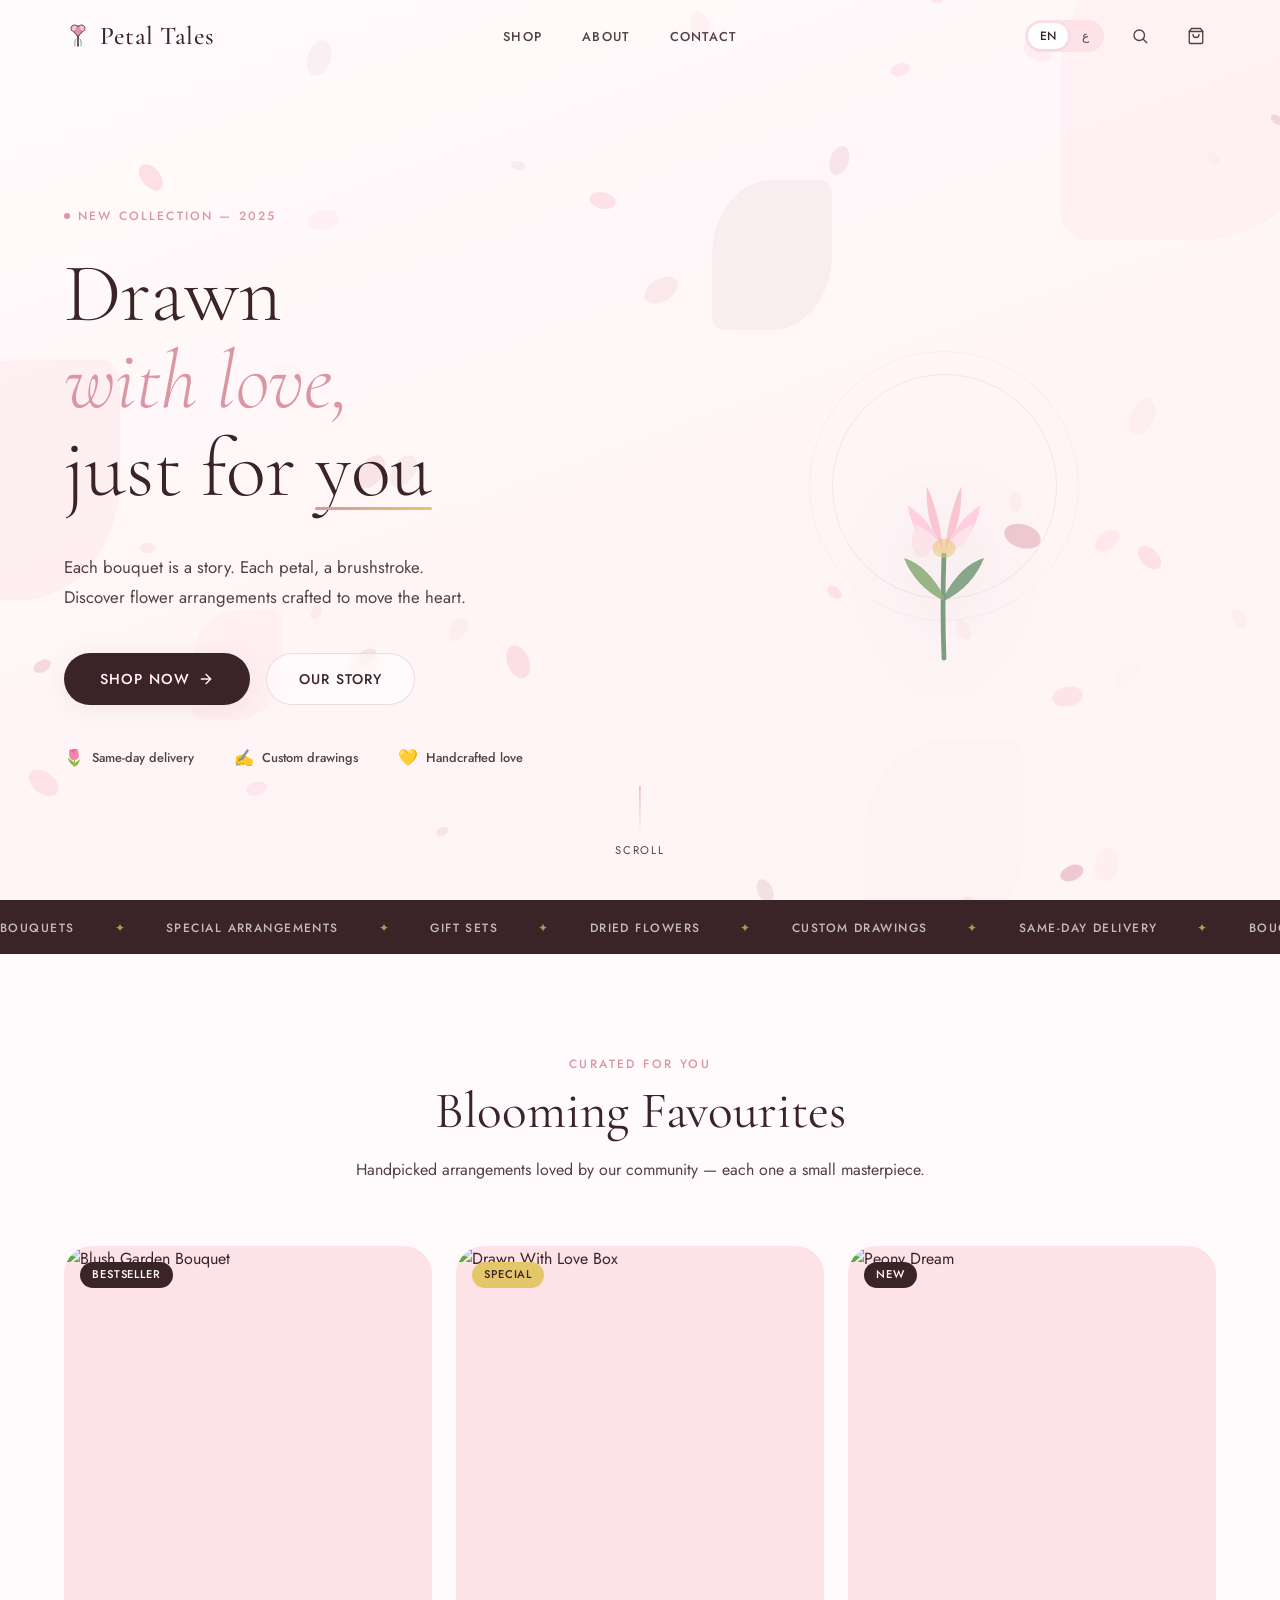
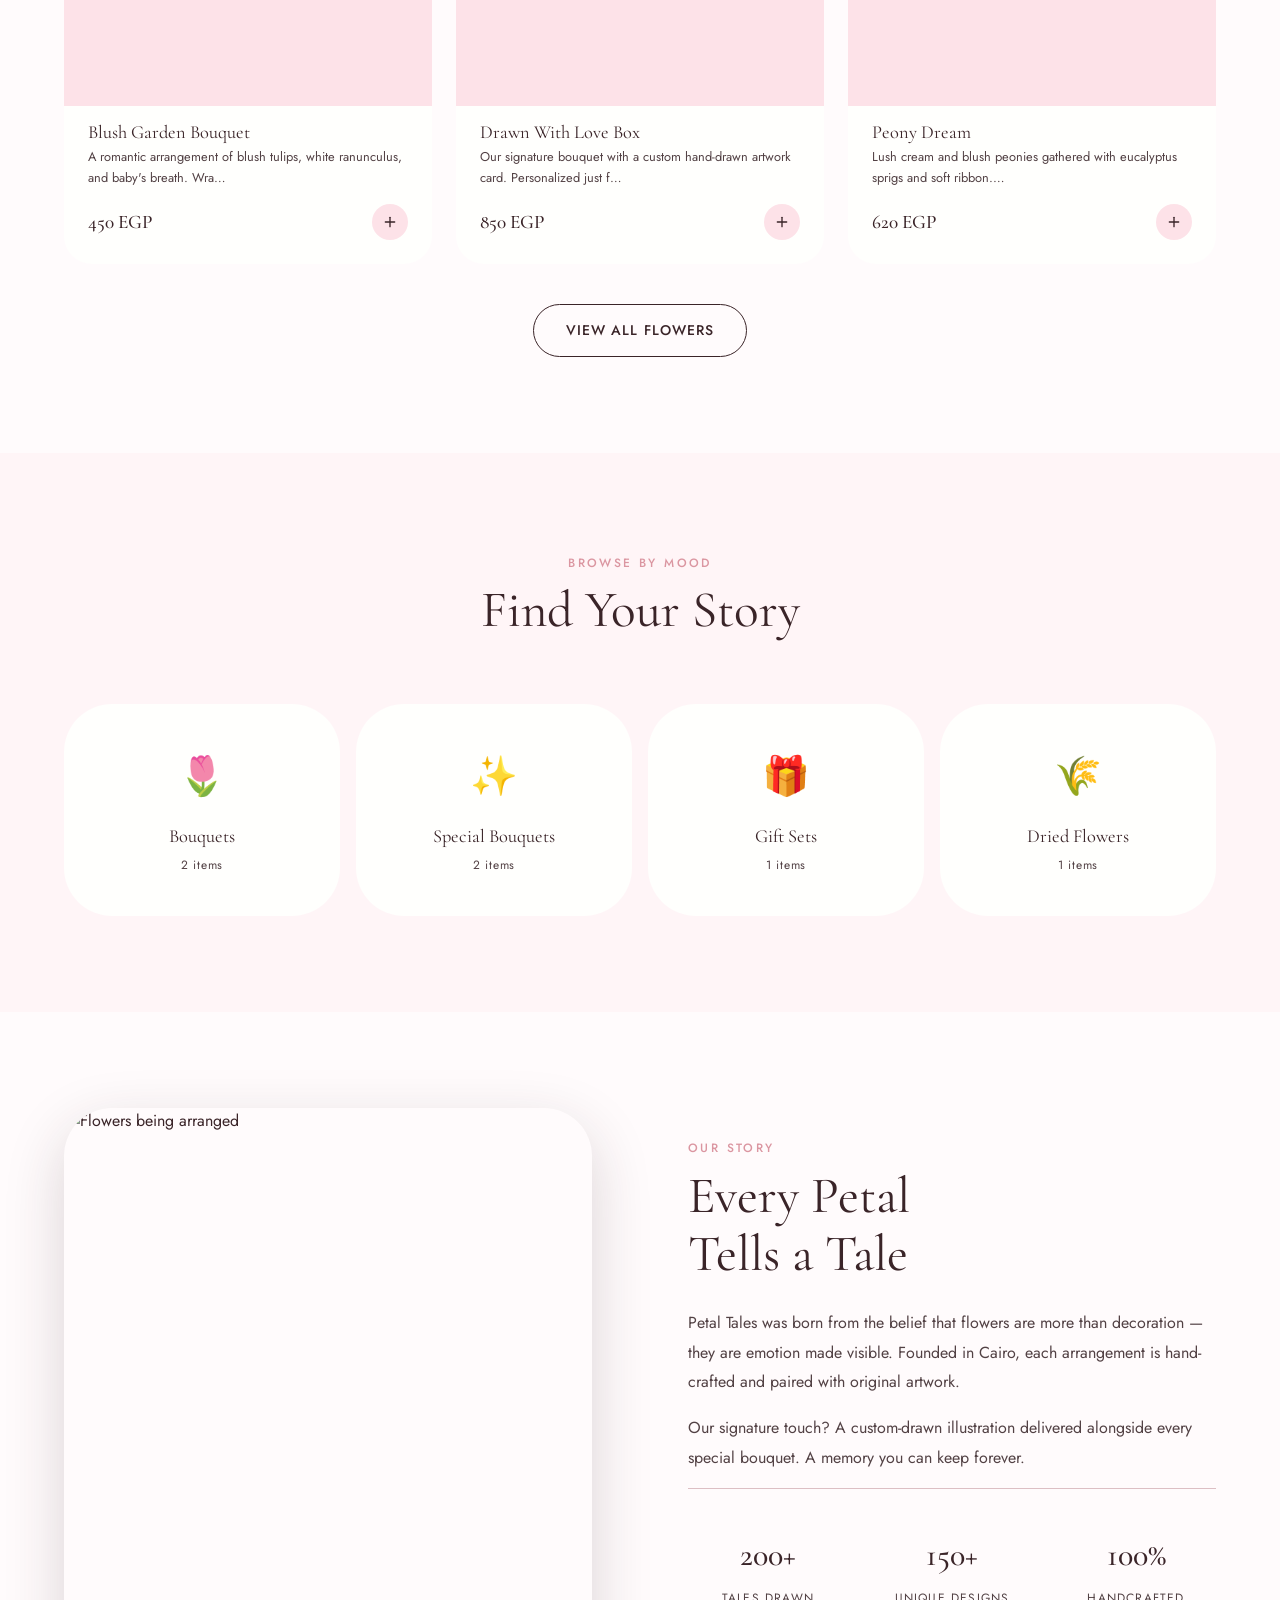
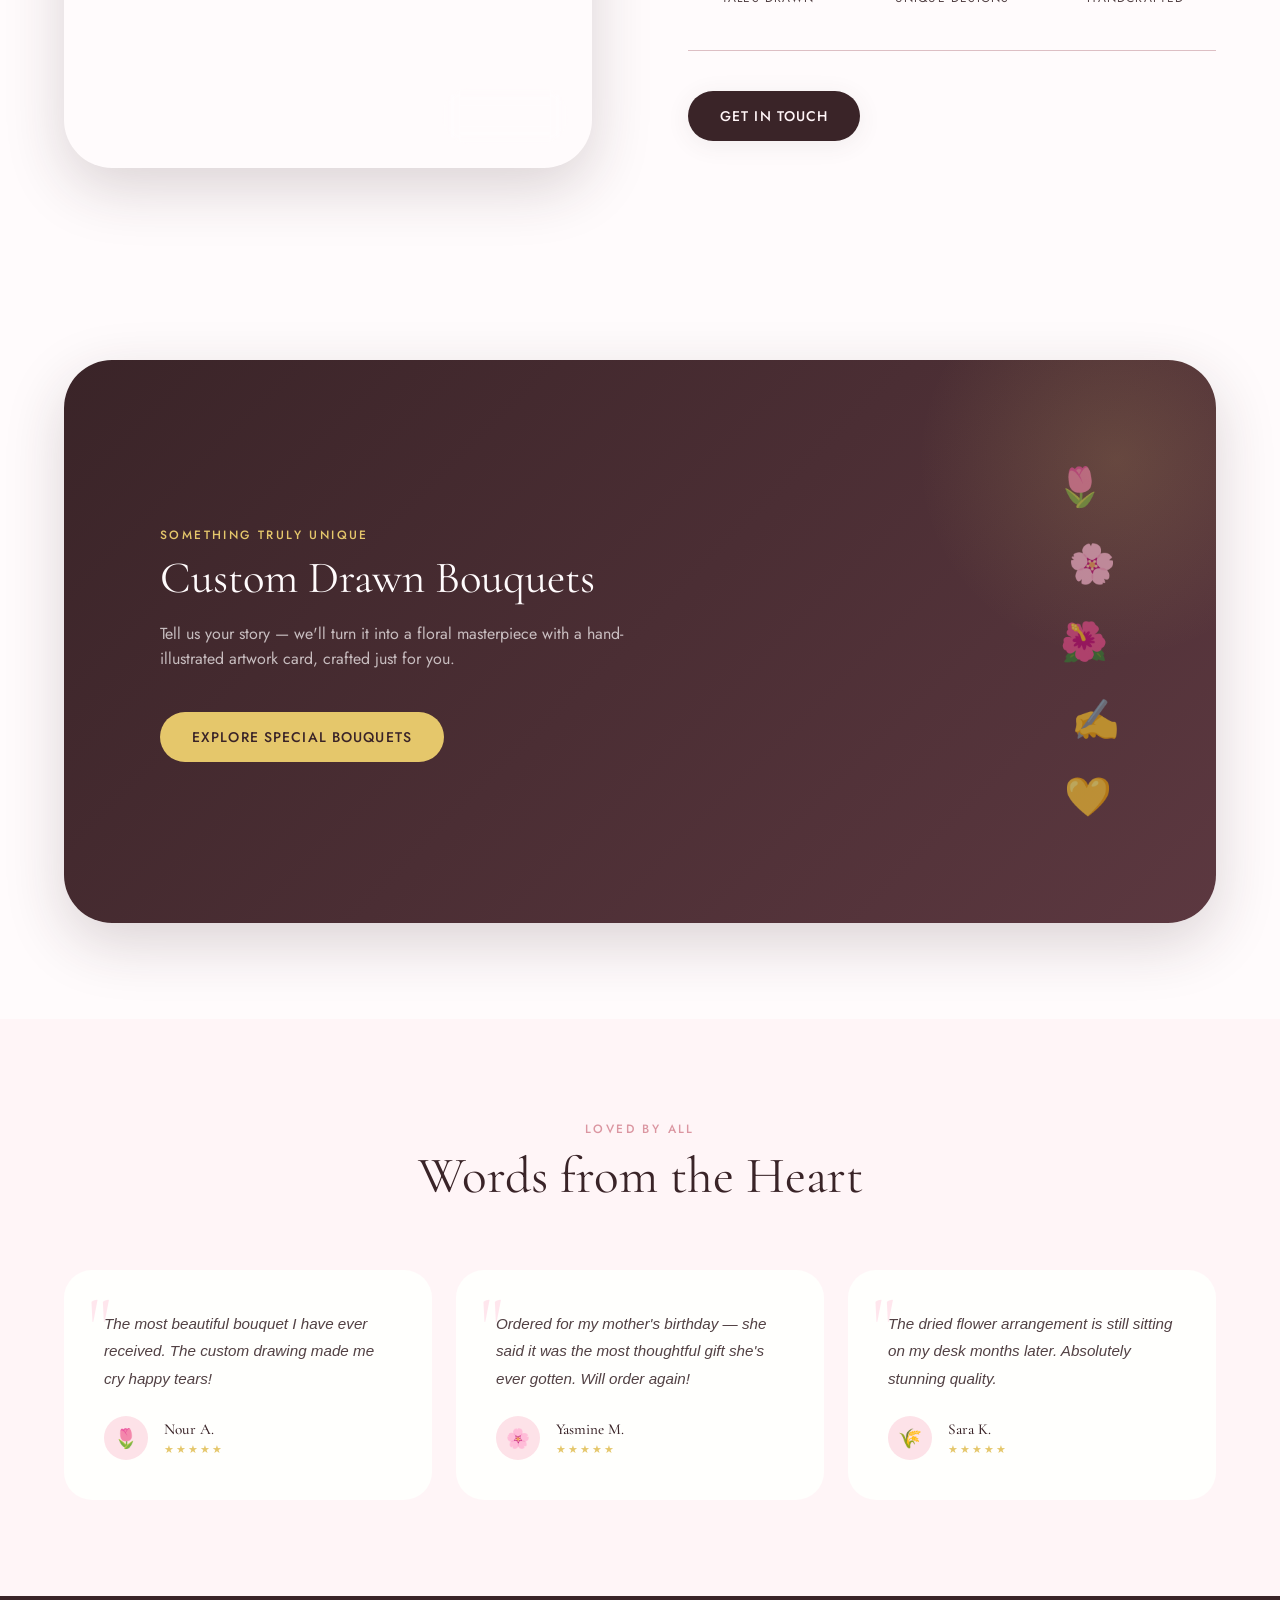
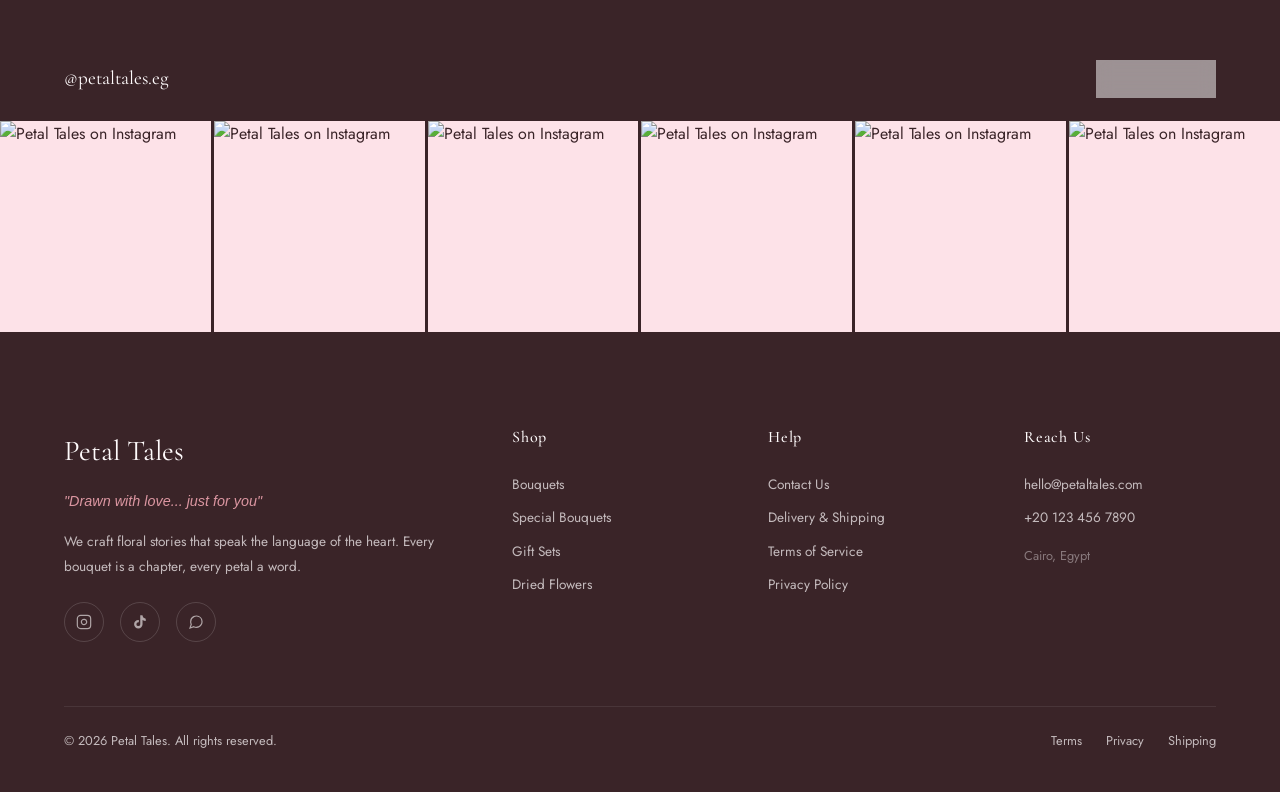
==== commit 3553d368: "index.html" ====
--- a/landing/index.html
+++ b/landing/index.html
@@ -155,8 +155,8 @@
         <div class="story__inner">
           <div class="story__visual" data-reveal>
             <div class="story__img-frame">
-              <img src="https://images.unsplash.com/photo-1490750967868-88df5691cc04?w=700&q=80" alt="Flowers being arranged" loading="lazy" width="560" height="640"/>
-              <div class="story__img-badge"><span>🌷</span><span>Est. 2022</span></div>
+              <img src="https://www.dropbox.com/scl/fi/so56pk2aojjmfnad3i25o/zivegtqgkvqzxlu5rp0l.jpeg?rlkey=zf66qpp9l405qcbcrssrcwxx9&st=1m2yovo7&raw=1" alt="Flowers being arranged" loading="lazy" width="560" height="640"/>
+              <div class="story__img-badge"><span>🌷</span><span>Est. 2026</span></div>
             </div>
           </div>
           <div class="story__content">
@@ -165,7 +165,7 @@
             <p data-reveal data-reveal-delay="2">Petal Tales was born from the belief that flowers are more than decoration — they are emotion made visible. Founded in Cairo, each arrangement is hand-crafted and paired with original artwork.</p>
             <p data-reveal data-reveal-delay="3">Our signature touch? A custom-drawn illustration delivered alongside every special bouquet. A memory you can keep forever.</p>
             <div class="story__stats" data-reveal data-reveal-delay="3">
-              <div class="story__stat"><span class="story__stat-num">2,400+</span><span class="story__stat-label">Happy Customers</span></div>
+              <div class="story__stat"><span class="story__stat-num">200+</span><span class="story__stat-label">Tales Drawn</span></div>
               <div class="story__stat"><span class="story__stat-num">150+</span><span class="story__stat-label">Unique Designs</span></div>
               <div class="story__stat"><span class="story__stat-num">100%</span><span class="story__stat-label">Handcrafted</span></div>
             </div>
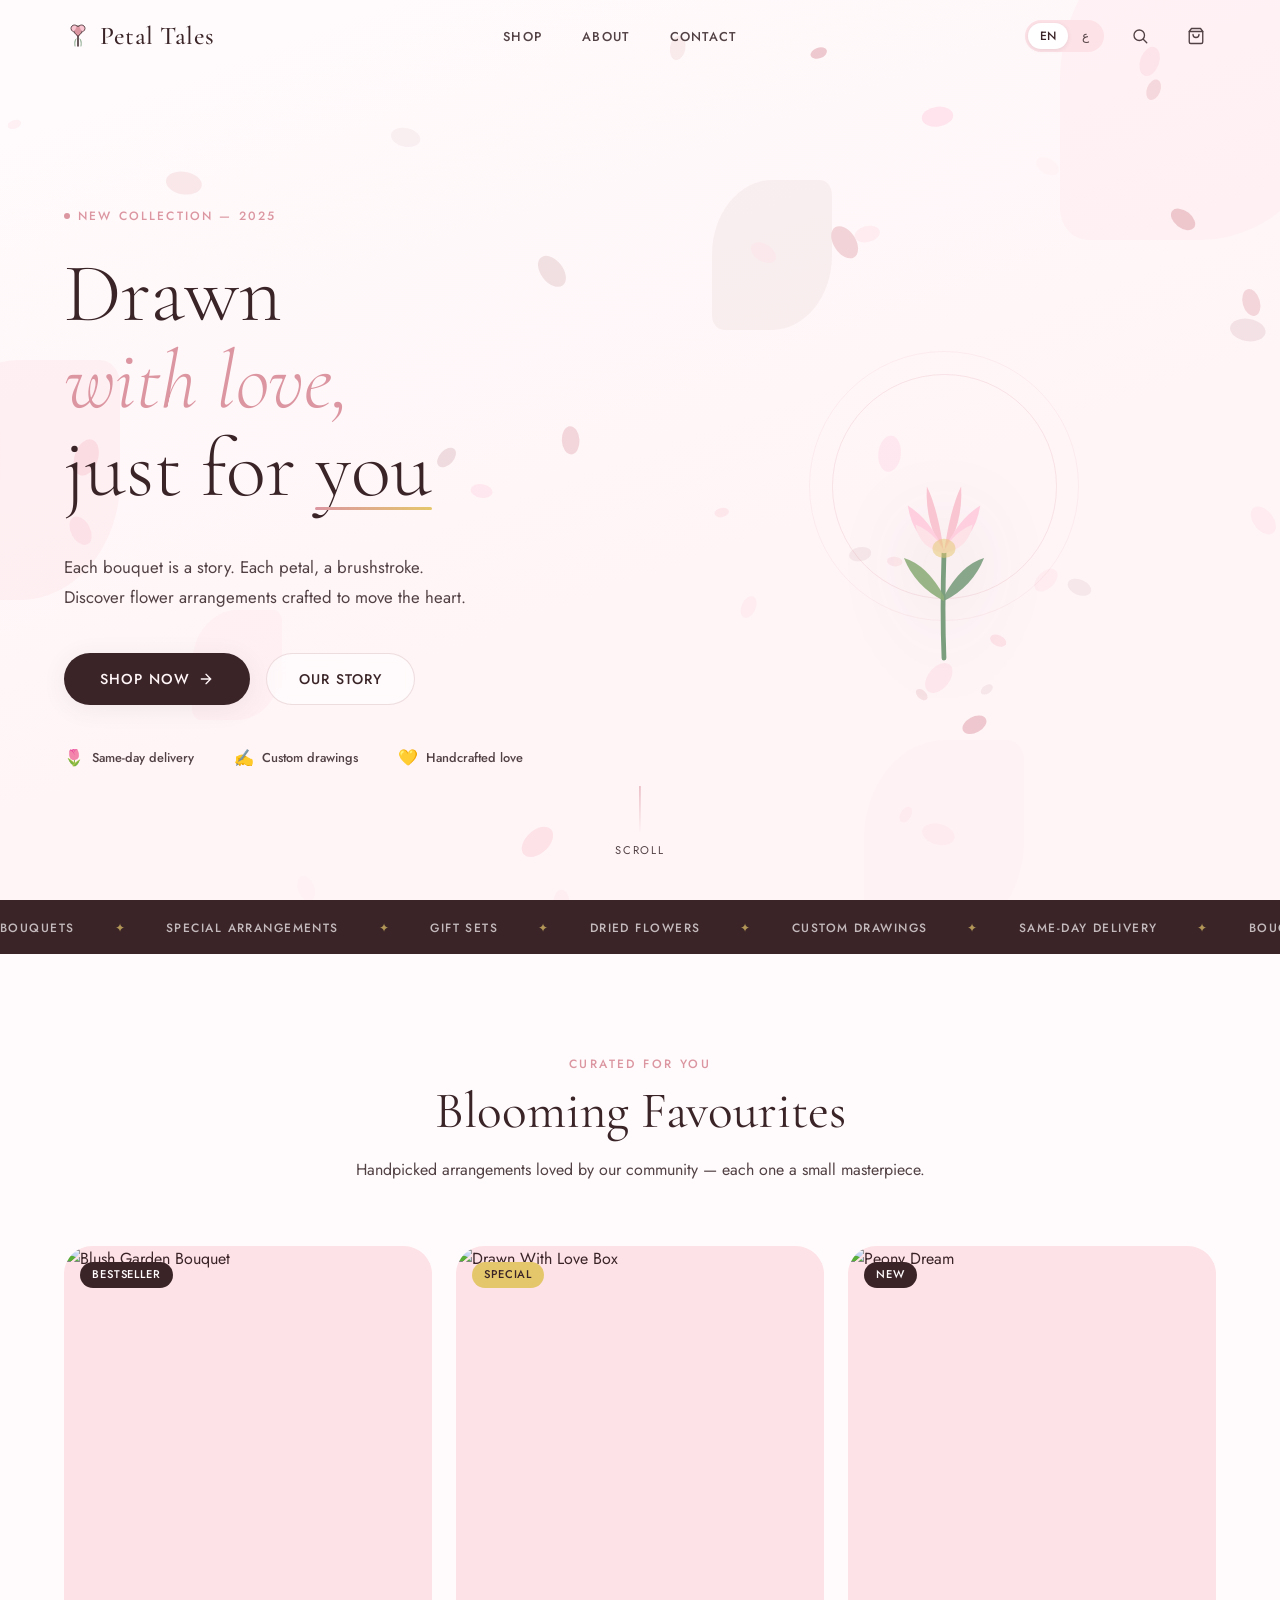
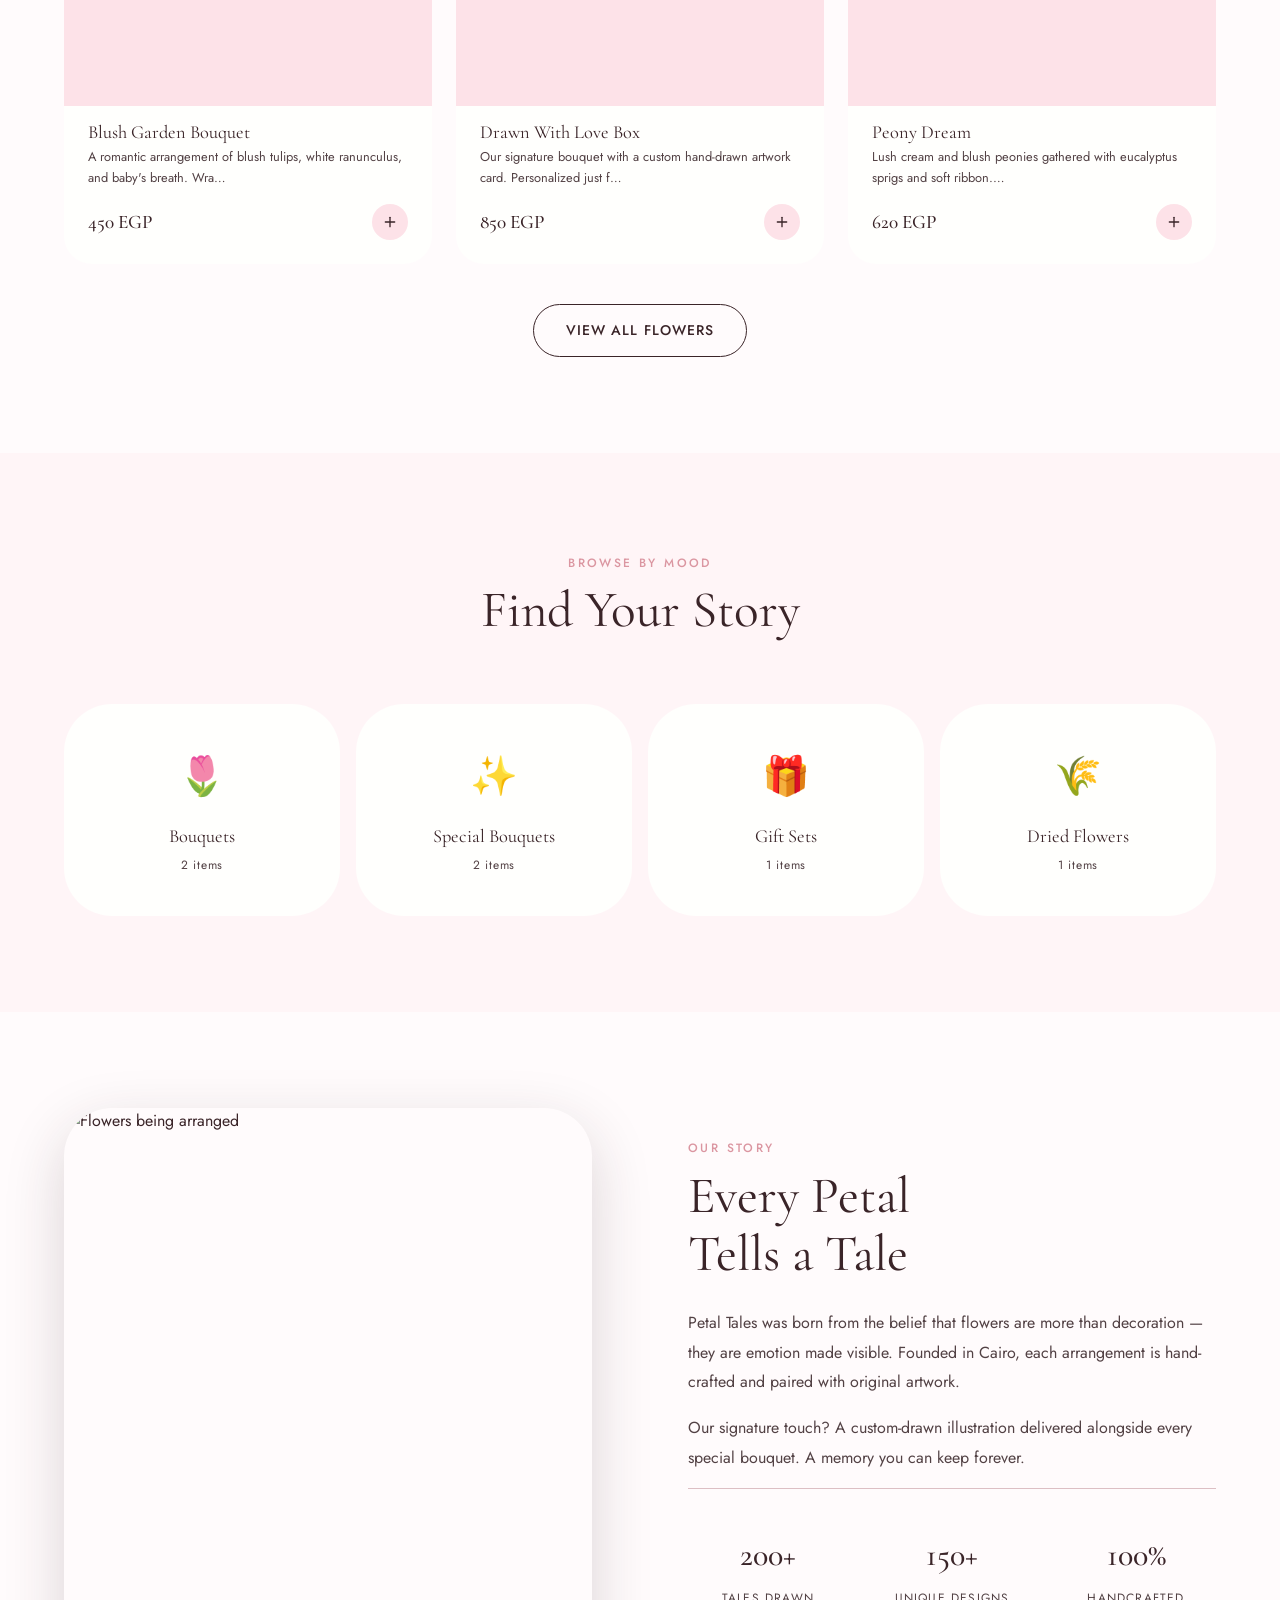
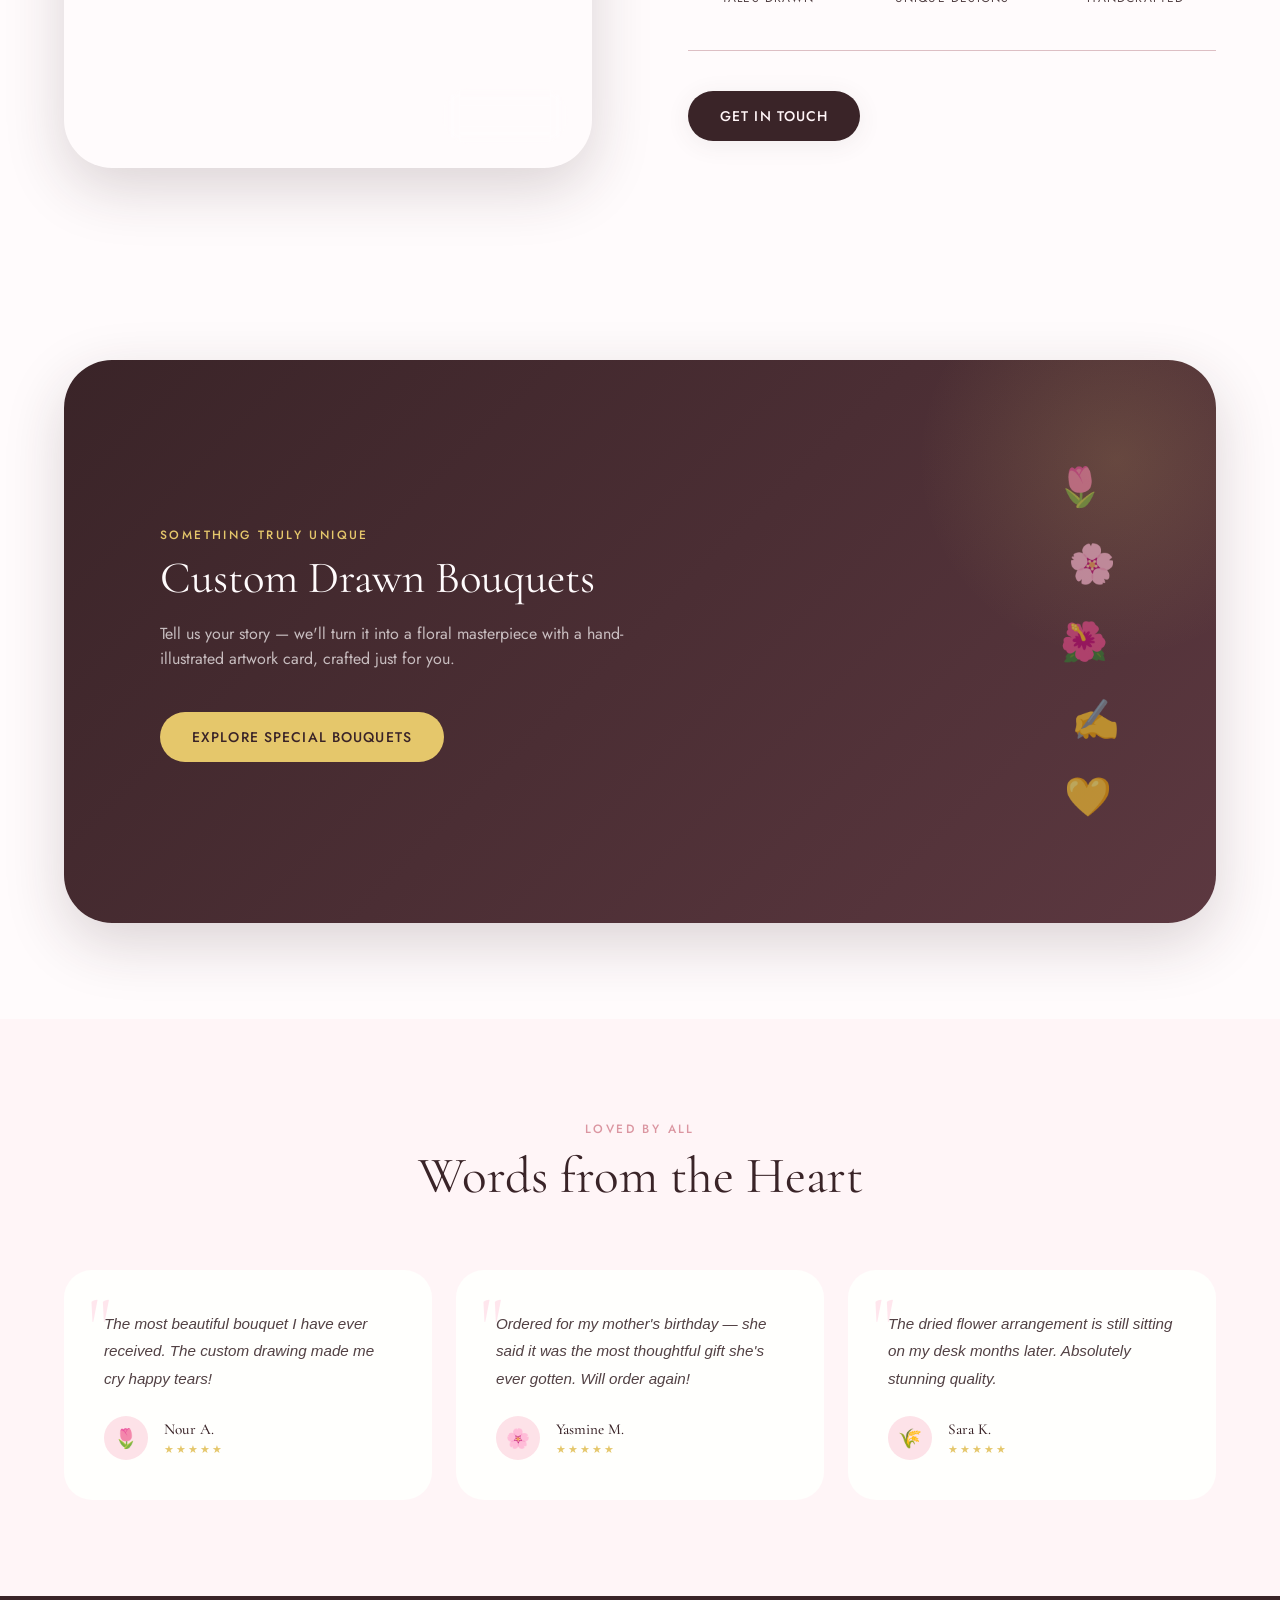
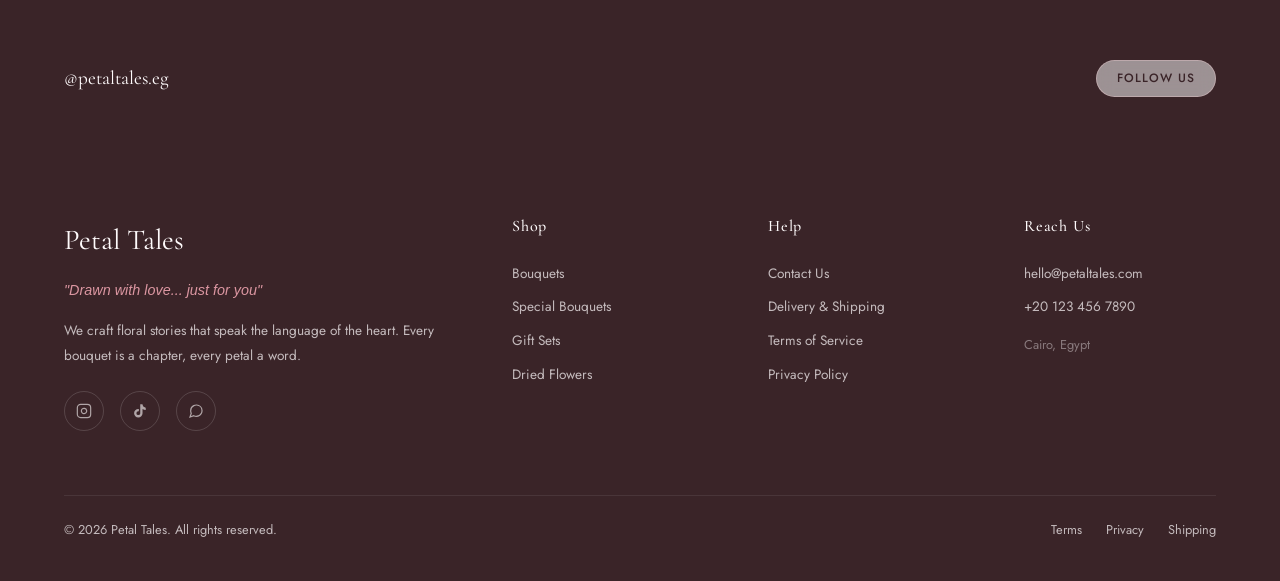
==== commit f17f2c16: "index.html" ====
--- a/landing/index.html
+++ b/landing/index.html
@@ -212,7 +212,6 @@
         <span>@petaltales.eg</span>
         <a href="#" class="btn btn--ghost" style="font-size:0.75rem;padding:8px 20px">Follow Us</a>
       </div>
-      <div class="instagram-strip__grid" id="igGrid"></div>
     </section>
 
   </main>
